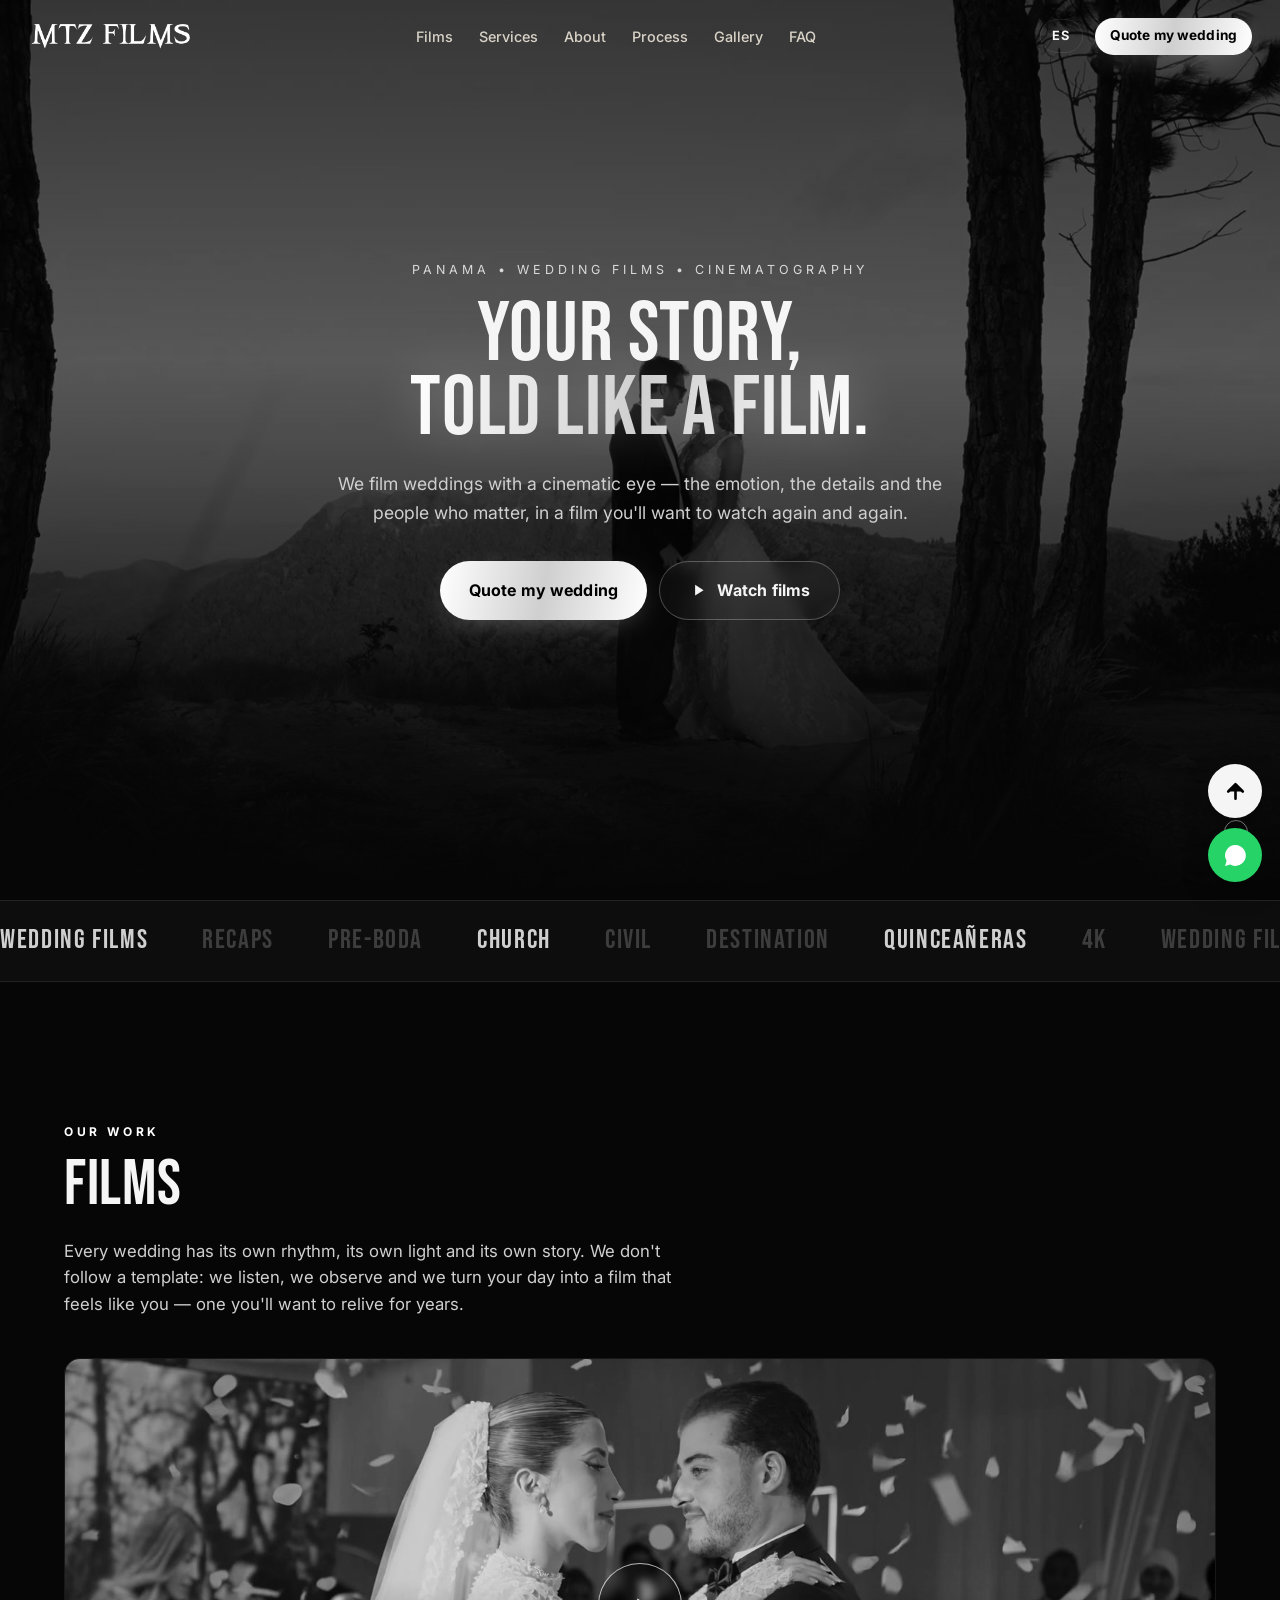
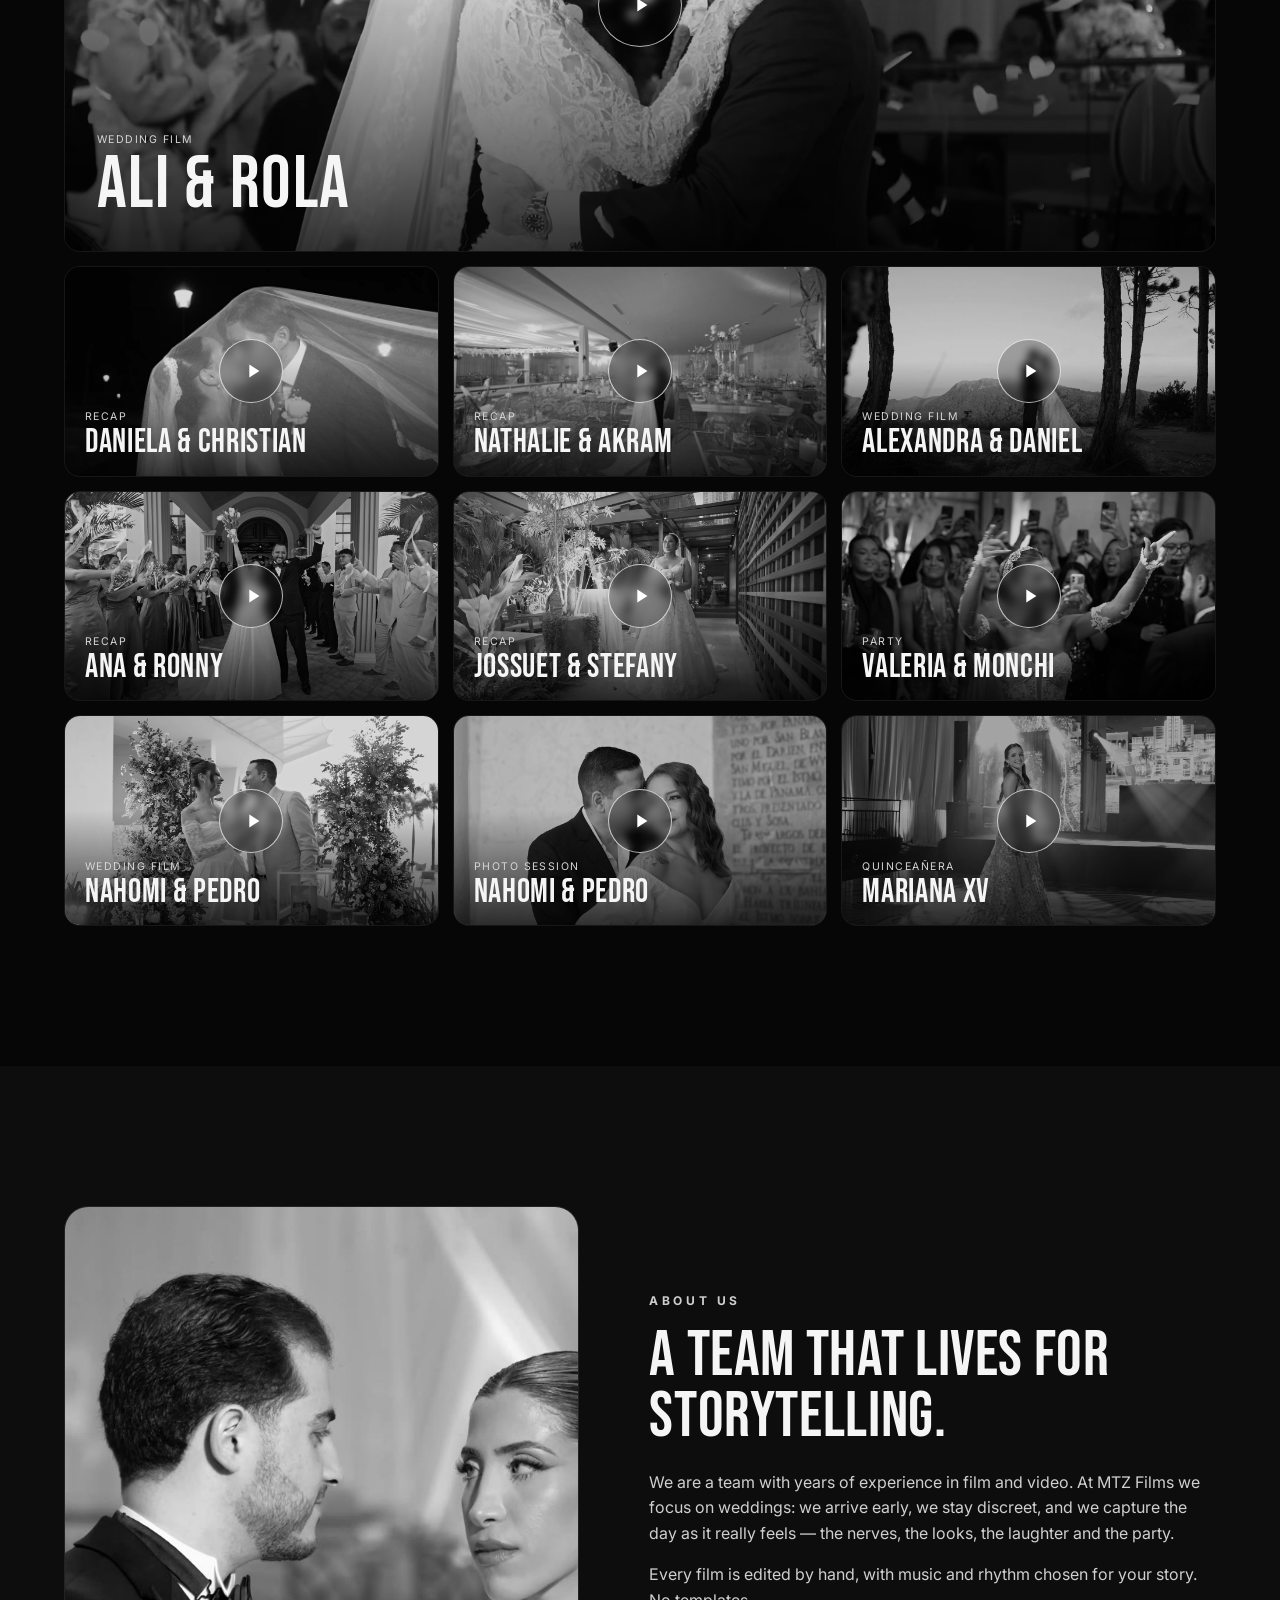
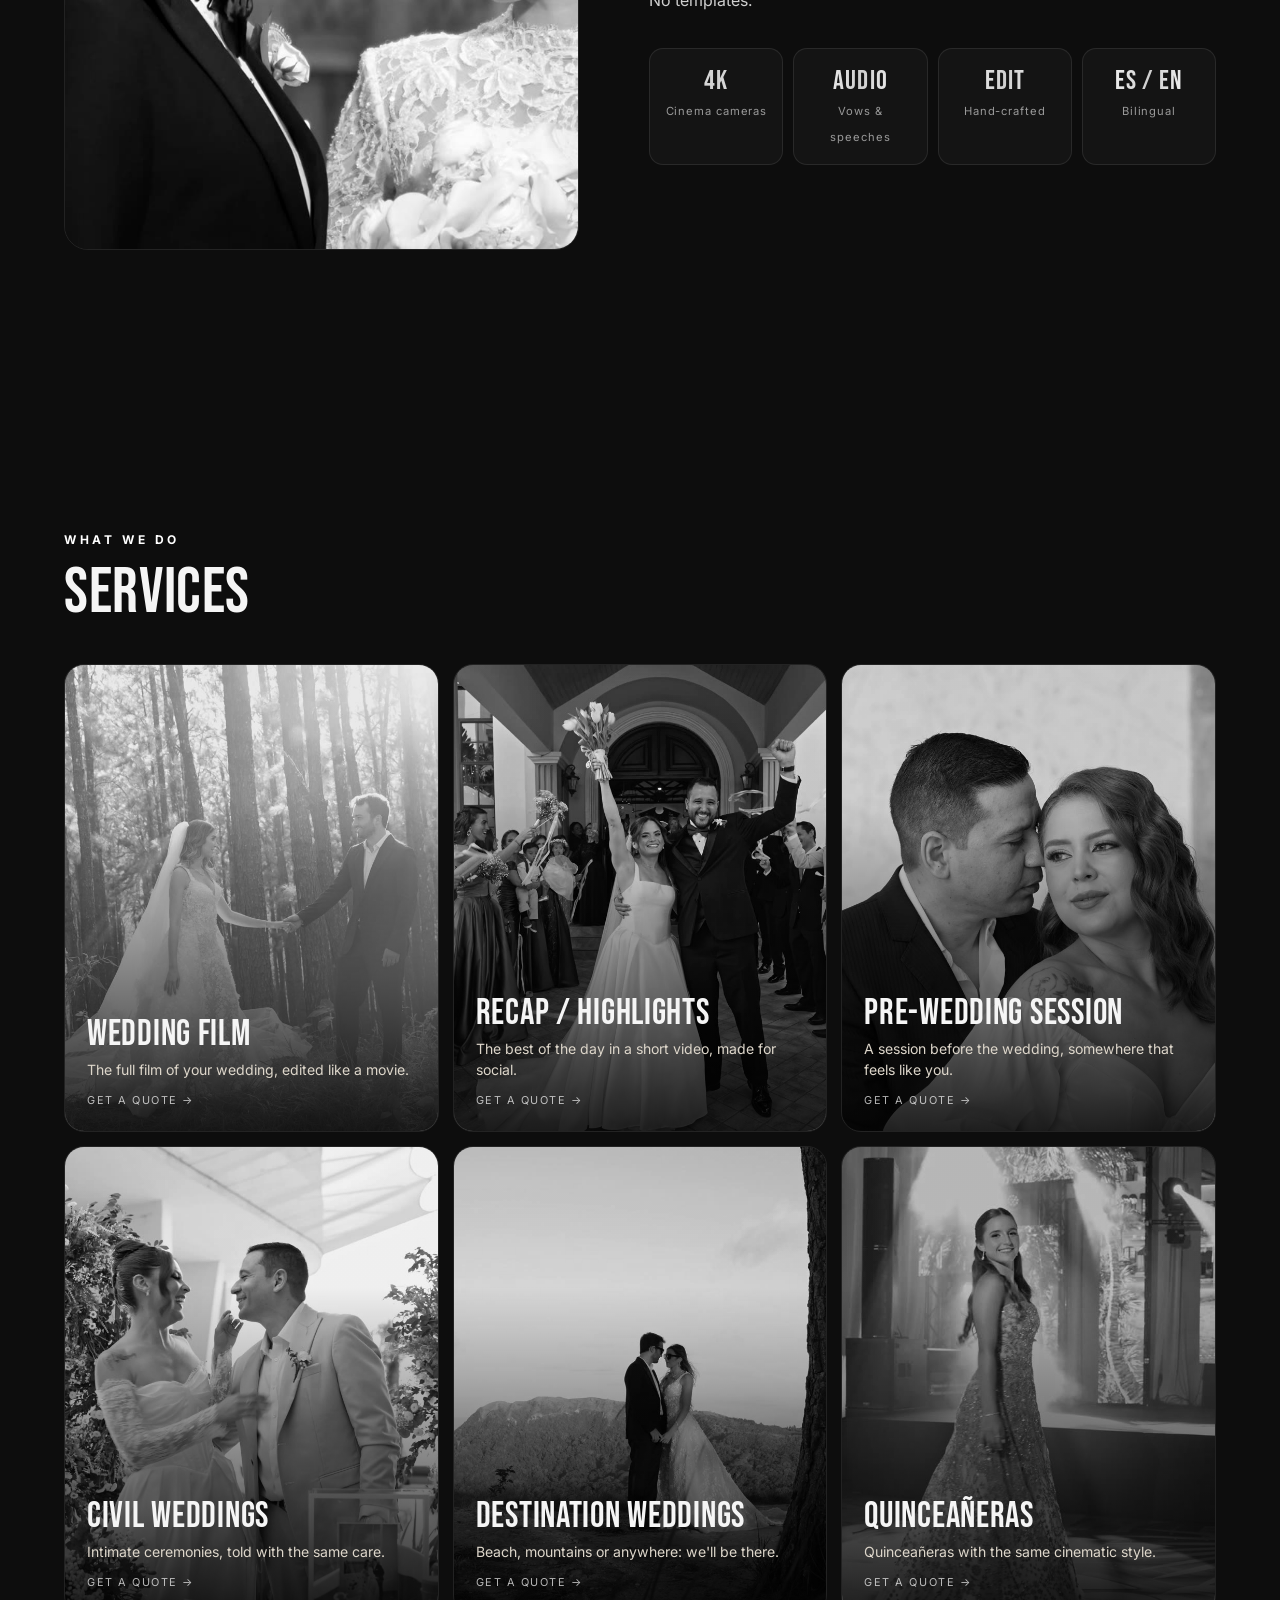
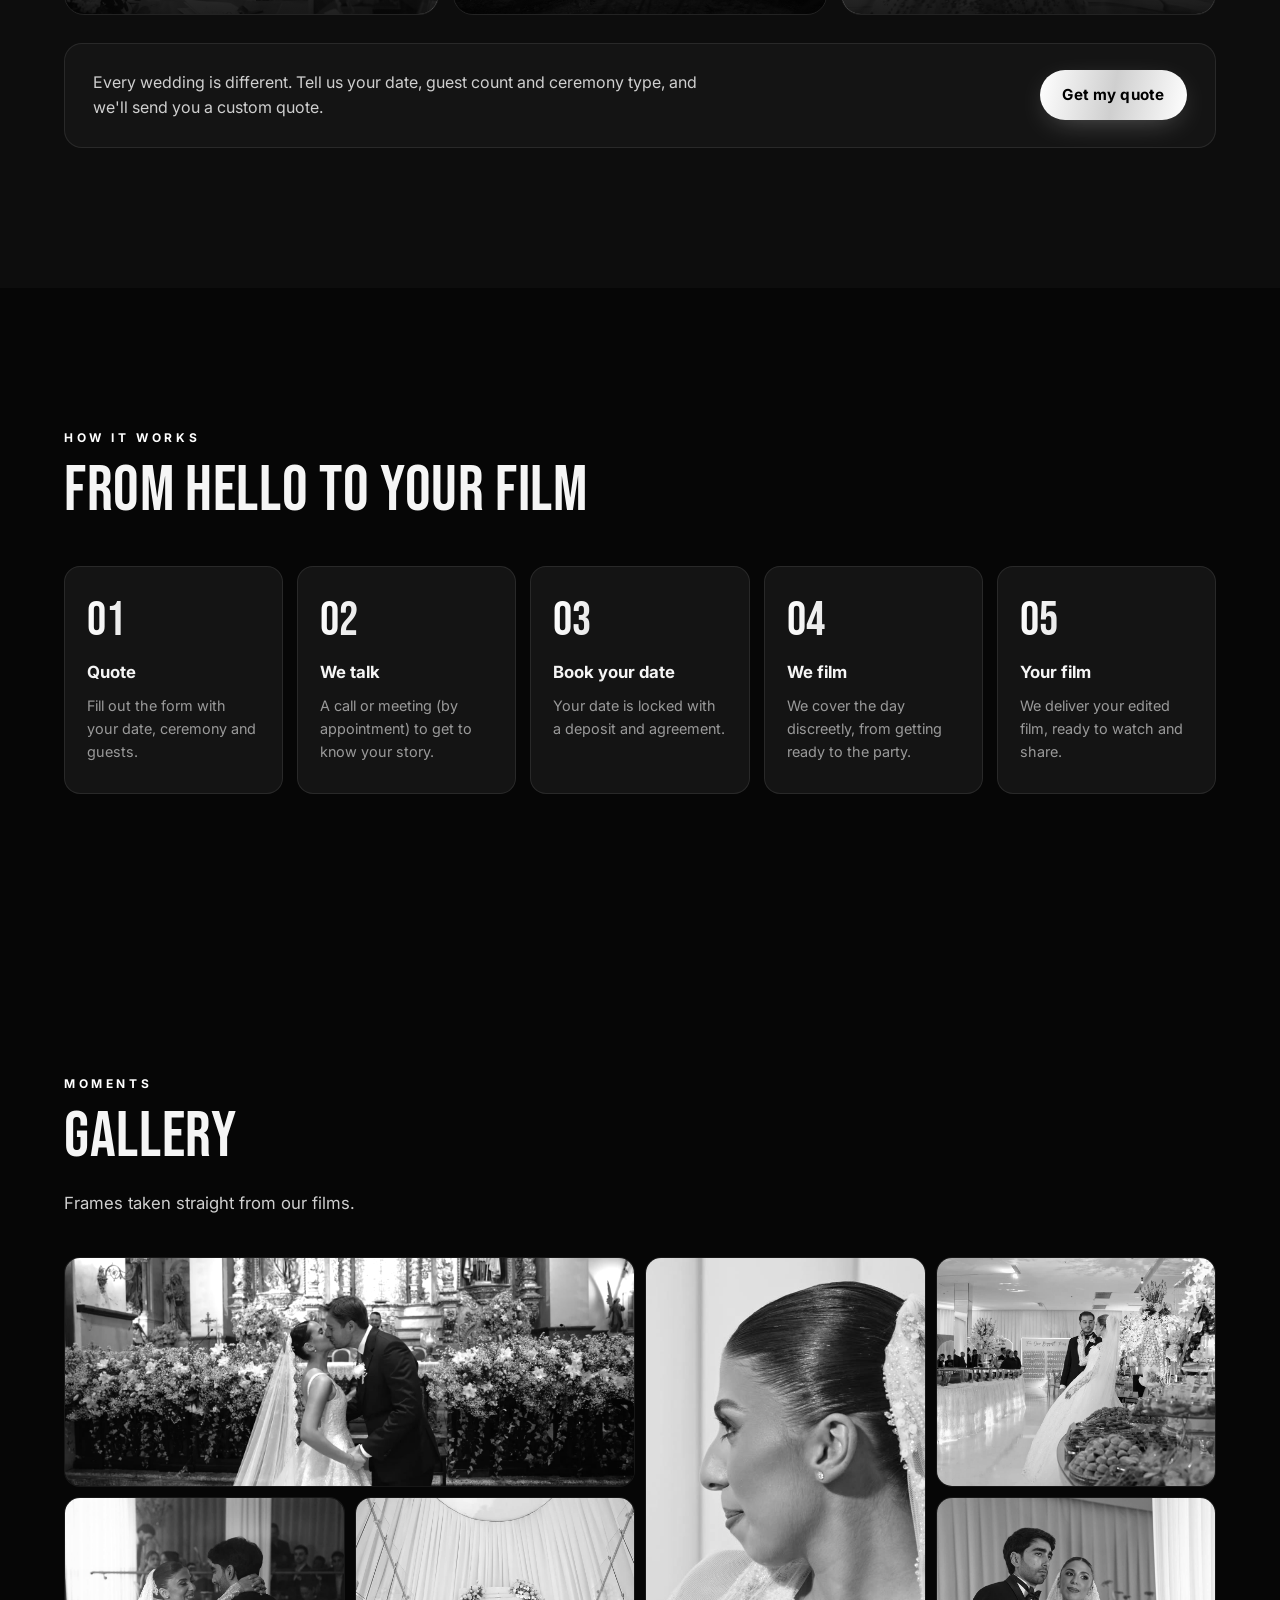
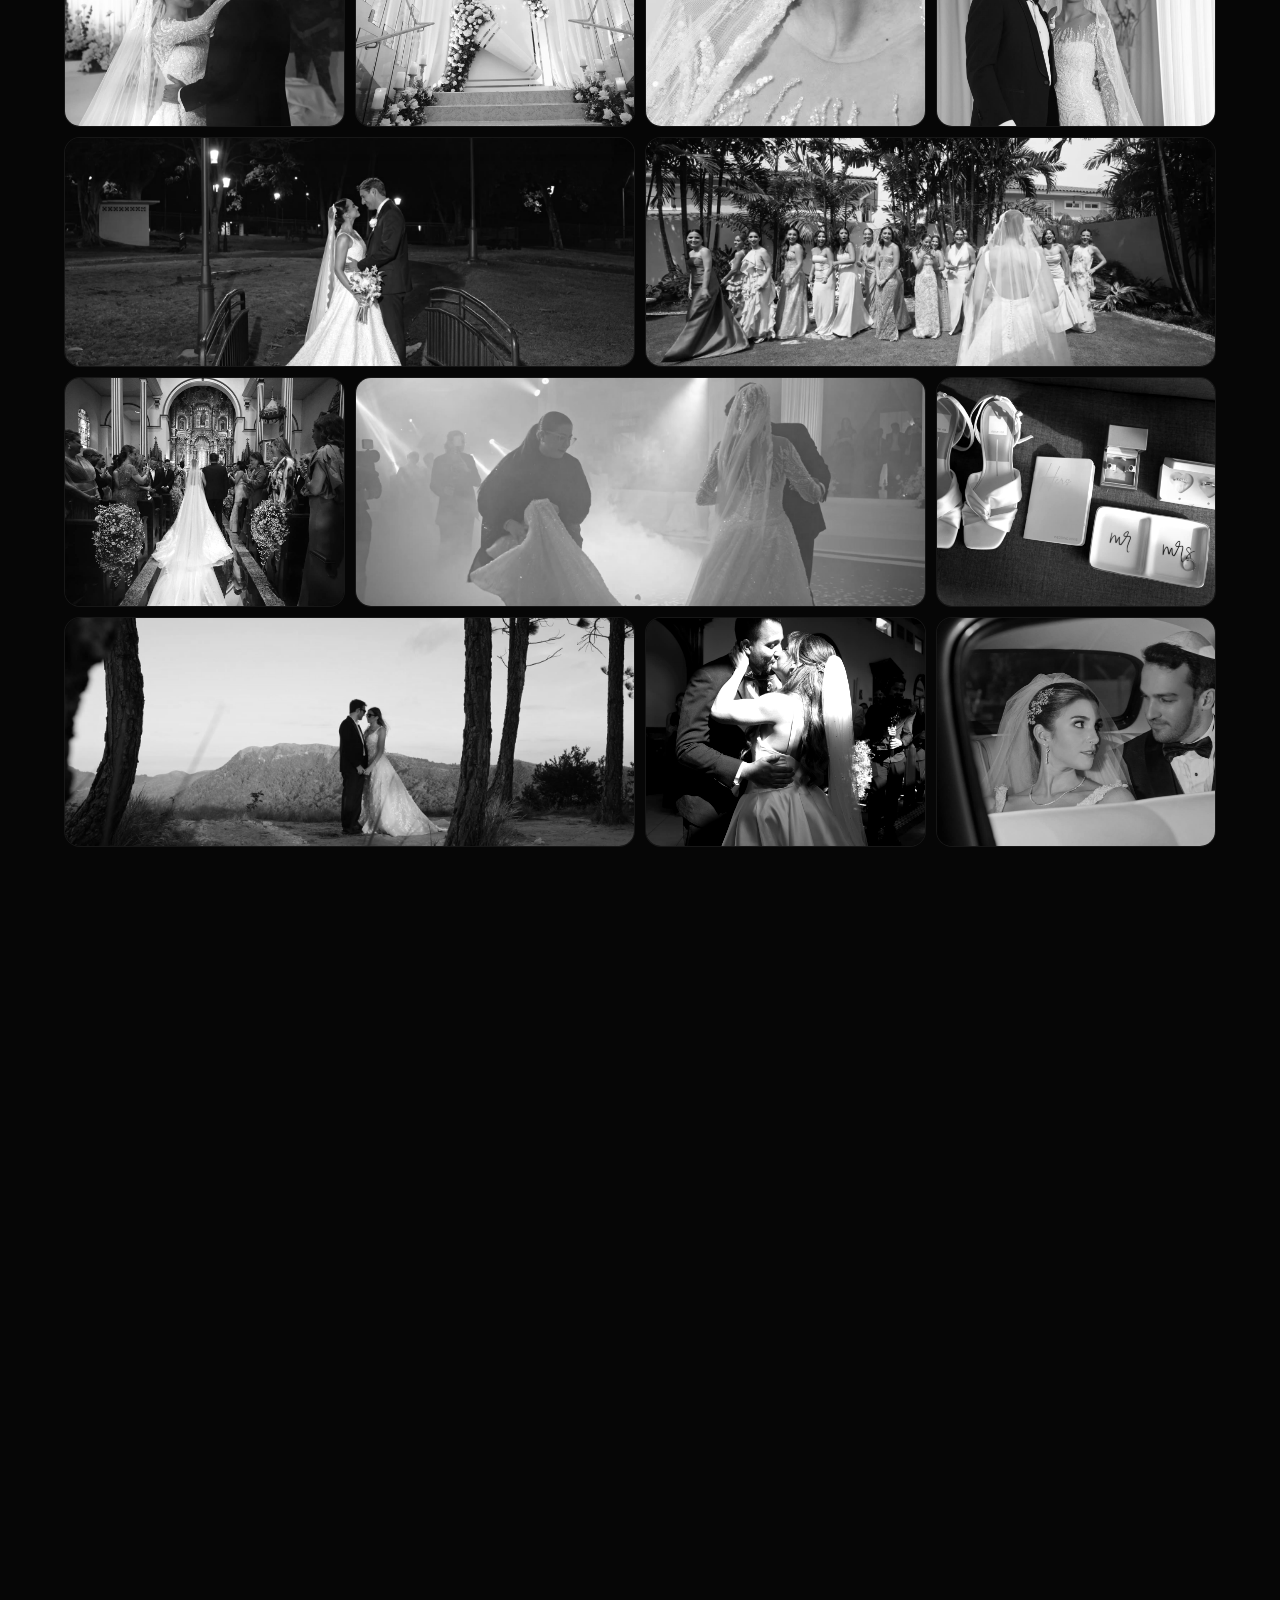
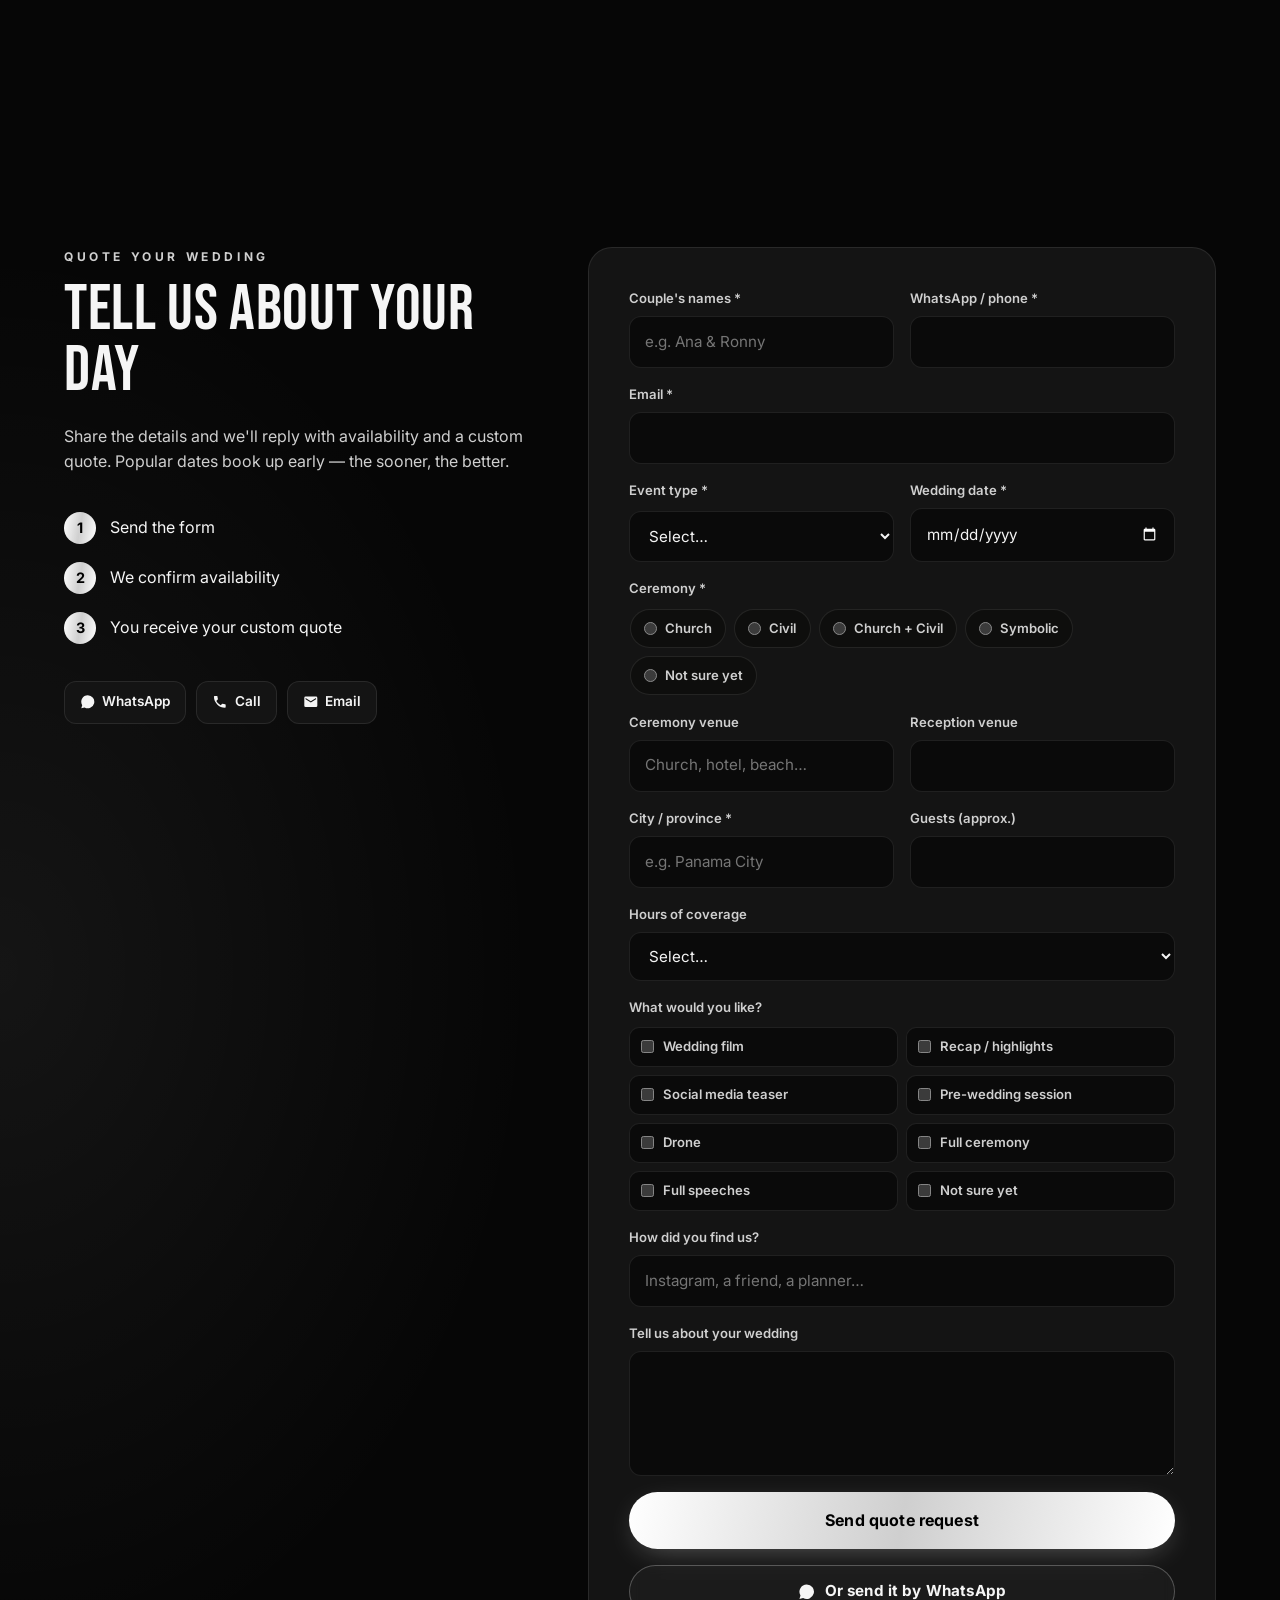
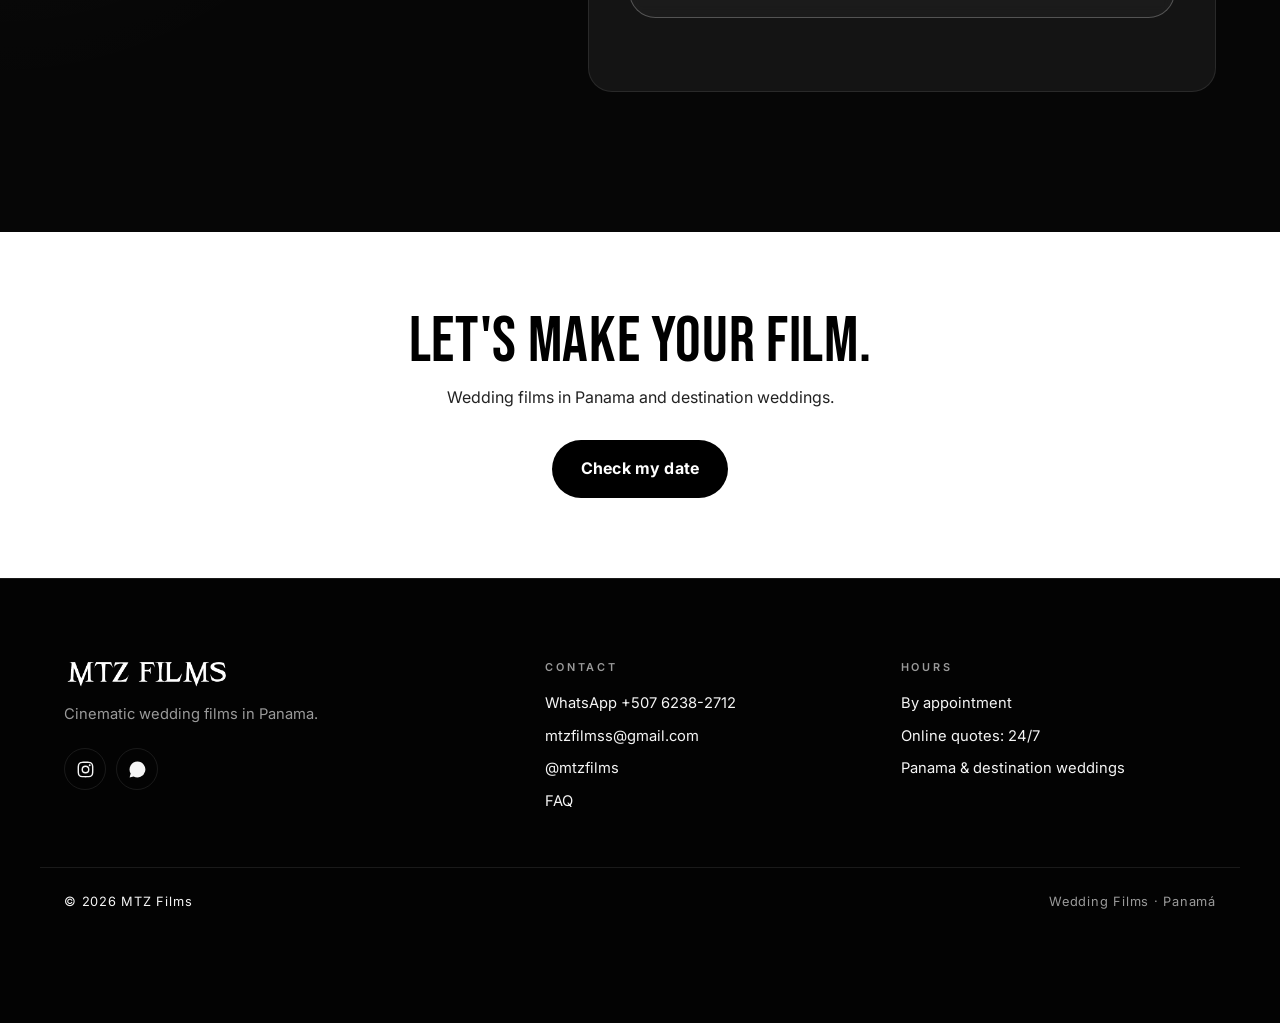
==== index.html @ ad626485 "MTZ Films website v1 Co-Authored-By: Claude Opus 5.5 <noreply@anthropic.com>" ====
<!doctype html>
<html lang="es">
<head>
<meta charset="utf-8">
<meta name="viewport" content="width=device-width, initial-scale=1">
<title>MTZ Films | Wedding Films en Panamá</title>
<meta name="description" content="MTZ Films — videos de boda cinematográficos en Panamá. Wedding films, recaps, sesiones pre-boda y quinceañeras. Cotiza tu boda en línea.">
<link rel="canonical" href="https://mtzfilms.com/">
<link rel="icon" href="favicon.svg" type="image/svg+xml">
<meta property="og:type" content="website">
<meta property="og:site_name" content="MTZ Films">
<meta property="og:title" content="MTZ Films | Wedding Films en Panamá">
<meta property="og:description" content="Videos de boda cinematográficos en Panamá. Cotiza tu boda en línea.">
<meta property="og:url" content="https://mtzfilms.com/">
<meta property="og:image" content="https://mtzfilms.com/media/films/ali-rola.jpg">
<meta name="twitter:card" content="summary_large_image">
<meta name="theme-color" content="#0b0b0a">
<link rel="preconnect" href="https://fonts.googleapis.com">
<link rel="preconnect" href="https://fonts.gstatic.com" crossorigin>
<link href="https://fonts.googleapis.com/css2?family=Bebas+Neue&family=Cormorant+Garamond:ital,wght@0,300;0,400;0,500;0,600;1,300;1,400&family=Inter:wght@300;400;500;600;700&display=swap" rel="stylesheet">
<link rel="stylesheet" href="styles.css?v=6">
<link rel="stylesheet" href="bw.css?v=6">
</head>
<body class="intro-on">

<!-- ============ INTRO ============ -->
<div class="intro" id="intro" aria-hidden="true">
  <div class="intro-inner">
    <p class="intro-welcome" data-en="Welcome to">Bienvenidos a</p>
    <img class="logo-img intro-logo" src="media/logo.png" alt="" hidden>
    <div class="intro-word">
      <span class="intro-mark">MTZ <i>Films</i></span>
      <span class="intro-bar">WEDDING FILMS</span>
    </div>
  </div>
</div>

<!-- ============ HEADER ============ -->
<header class="nav" id="nav">
  <a href="#top" class="brand" aria-label="MTZ Films">
    <img class="logo-img" src="media/logo.png" alt="MTZ Films" hidden>
    <span class="brand-mark">MTZ <i>Films</i></span>
  </a>
  <nav class="nav-links" id="navLinks">
    <a href="#films">Films</a>
    <a href="#services" data-en="Services">Servicios</a>
    <a href="#about" data-en="About">Nosotros</a>
    <a href="#process" data-en="Process">Proceso</a>
    <a href="#gallery" data-en="Gallery">Galería</a>
    <a href="faq.html">FAQ</a>
  </nav>
  <div class="nav-actions">
    <button class="lang" id="langBtn" aria-label="Switch to English">EN</button>
    <a href="#quote" class="btn btn-sm btn-gold" data-en="Quote my wedding">Cotizar mi boda</a>
    <button class="burger" id="burger" aria-label="Menú"><span></span><span></span><span></span></button>
  </div>
</header>

<main id="top">

<!-- ============ HERO ============ -->
<section class="hero">
  <video class="hero-media" src="media/hero.mp4" poster="media/hero.jpg" autoplay muted loop playsinline aria-hidden="true"></video>
  <div class="hero-shade" aria-hidden="true"></div>
  <div class="hero-inner">
    <p class="eyebrow" data-en="Panama • Wedding Films • Cinematography">Panamá • Wedding Films • Cinematografía</p>
    <h1 class="hero-title">
      <span class="line" data-en="Your story,">Su historia,</span>
      <span class="line"><em data-en="told like a film.">contada como una película.</em></span>
    </h1>
    <p class="hero-copy" data-en="We film weddings with a cinematic eye — the emotion, the details and the people who matter, in a film you'll want to watch again and again.">Filmamos bodas con mirada de cine: la emoción, los detalles y la gente que importa, en un film que van a querer ver una y otra vez.</p>
    <div class="hero-cta">
      <a href="#quote" class="btn btn-gold btn-lg" data-en="Quote my wedding">Cotizar mi boda</a>
      <a href="#films" class="btn btn-ghost btn-lg"><svg viewBox="0 0 24 24" class="ic"><path d="M8 5v14l11-7z"/></svg><span data-en="Watch films">Ver films</span></a>
    </div>
  </div>
  <a href="#films" class="scroll-cue" aria-label="Scroll"><span></span></a>
</section>

<!-- ============ MARQUEE ============ -->
<div class="marquee" aria-hidden="true">
  <div class="marquee-track">
    <span>Wedding Films</span><span>Recaps</span><span>Pre-boda</span><span data-en="Church">Iglesia</span><span>Civil</span><span data-en="Destination">Destino</span><span>Quinceañeras</span><span>4K</span>
    <span>Wedding Films</span><span>Recaps</span><span>Pre-boda</span><span data-en="Church">Iglesia</span><span>Civil</span><span data-en="Destination">Destino</span><span>Quinceañeras</span><span>4K</span>
  </div>
</div>

<!-- ============ FILMS ============ -->
<section class="section films" id="films">
  <div class="wrap">
    <p class="kicker" data-en="Our work">Nuestro trabajo</p>
    <h2 class="h2" data-en="Films">Films</h2>
    <p class="lead" data-en="Every wedding has its own rhythm, its own light and its own story. We don't follow a template: we listen, we observe and we turn your day into a film that feels like you — one you'll want to relive for years.">Cada boda tiene su propio ritmo, su propia luz y su propia historia. No seguimos una fórmula: escuchamos, observamos y convertimos su día en un film que se siente como ustedes — uno que van a querer revivir por años.</p>
    <div class="film-grid" id="filmGrid"><!-- rendered by script.js --></div>
  </div>
</section>

<!-- ============ ABOUT ============ -->
<section class="section about" id="about">
  <div class="wrap about-grid">
    <div class="about-visual reveal">
      <img src="media/gallery/ali-rola-portrait.jpg" alt="Ali &amp; Rola" loading="lazy">
    </div>
    <div class="about-copy">
      <p class="kicker" data-en="About us">Sobre nosotros</p>
      <h2 class="h2" data-en="A team that lives for storytelling.">Un equipo que vive para contar historias.</h2>
      <p data-en="We are a team with years of experience in film and video. At MTZ Films we focus on weddings: we arrive early, we stay discreet, and we capture the day as it really feels — the nerves, the looks, the laughter and the party.">Somos un equipo de trabajo con años de trayectoria en el ámbito audiovisual. En MTZ Films nos enfocamos en bodas: llegamos temprano, trabajamos de forma discreta y capturamos el día como se siente de verdad — los nervios, las miradas, las risas y la fiesta.</p>
      <p data-en="Every film is edited by hand, with music and rhythm chosen for your story. No templates.">Cada film se edita a mano, con música y ritmo elegidos para su historia. Nada de plantillas.</p>
      <ul class="pillars">
        <li><b>4K</b><span data-en="Cinema cameras">Cámaras de cine</span></li>
        <li><b data-en="Audio">Audio</b><span data-en="Vows &amp; speeches">Votos y discursos</span></li>
        <li><b data-en="Edit">Edición</b><span data-en="Hand-crafted">Hecha a mano</span></li>
        <li><b>ES / EN</b><span data-en="Bilingual">Bilingües</span></li>
      </ul>
    </div>
  </div>
</section>

<!-- ============ SERVICES ============ -->
<section class="section services" id="services">
  <div class="wrap">
    <p class="kicker" data-en="What we do">Lo que hacemos</p>
    <h2 class="h2" data-en="Services">Servicios</h2>
    <div class="svc-tiles" id="svcTiles"><!-- rendered by script.js --></div>
    <div class="svc-more">
      <p data-en="Every wedding is different. Tell us your date, guest count and ceremony type, and we'll send you a custom quote.">Cada boda es distinta. Cuéntennos la fecha, los invitados y el tipo de ceremonia, y les enviamos una cotización a la medida.</p>
      <a href="#quote" class="btn btn-gold" data-en="Get my quote">Pedir cotización</a>
    </div>
  </div>
</section>

<!-- ============ PROCESS ============ -->
<section class="section process" id="process">
  <div class="wrap">
    <p class="kicker" data-en="How it works">Cómo funciona</p>
    <h2 class="h2" data-en="From hello to your film">Del primer mensaje a su film</h2>
    <ol class="steps">
      <li class="reveal"><b>01</b><h3 data-en="Quote">Cotizan</h3><p data-en="Fill out the form with your date, ceremony and guests.">Llenan el formulario con su fecha, ceremonia e invitados.</p></li>
      <li class="reveal"><b>02</b><h3 data-en="We talk">Conversamos</h3><p data-en="A call or meeting (by appointment) to get to know your story.">Una llamada o reunión (con cita) para conocer su historia.</p></li>
      <li class="reveal"><b>03</b><h3 data-en="Book your date">Reservan su fecha</h3><p data-en="Your date is locked with a deposit and agreement.">La fecha queda apartada con un abono y un acuerdo.</p></li>
      <li class="reveal"><b>04</b><h3 data-en="We film">Filmamos</h3><p data-en="We cover the day discreetly, from getting ready to the party.">Cubrimos el día de forma discreta, de los preparativos a la fiesta.</p></li>
      <li class="reveal"><b>05</b><h3 data-en="Your film">Su film</h3><p data-en="We deliver your edited film, ready to watch and share.">Les entregamos su film editado, listo para ver y compartir.</p></li>
    </ol>
  </div>
</section>

<!-- ============ GALLERY ============ -->
<section class="section gallery" id="gallery">
  <div class="wrap">
    <p class="kicker" data-en="Moments">Momentos</p>
    <h2 class="h2" data-en="Gallery">Galería</h2>
    <p class="lead" data-en="Frames taken straight from our films.">Cuadros sacados directamente de nuestros films.</p>
    <div class="gal-grid" id="galGrid"><!-- rendered by script.js --></div>
  </div>
</section>


<!-- ============ QUOTE FORM ============ -->
<section class="section quote" id="quote">
  <div class="wrap quote-grid">
    <div class="quote-intro">
      <p class="kicker" data-en="Quote your wedding">Cotiza tu boda</p>
      <h2 class="h2" data-en="Tell us about your day">Cuéntennos de su día</h2>
      <p data-en="Share the details and we'll reply with availability and a custom quote. Popular dates book up early — the sooner, the better.">Compartan los detalles y les respondemos con disponibilidad y una cotización a la medida. Las fechas más buscadas se llenan rápido — mientras antes, mejor.</p>
      <ul class="quote-steps">
        <li><b>1</b><span data-en="Send the form">Envían el formulario</span></li>
        <li><b>2</b><span data-en="We confirm availability">Confirmamos disponibilidad</span></li>
        <li><b>3</b><span data-en="You receive your custom quote">Reciben su cotización a la medida</span></li>
      </ul>
      <div class="quick-contact">
        <a href="#" class="qc js-whatsapp"><svg viewBox="0 0 24 24" class="ic"><path d="M12 2a10 10 0 0 0-8.6 15.1L2 22l5-1.3A10 10 0 1 0 12 2Zm4.5 12.1c-.2-.1-1.5-.7-1.7-.8s-.4-.1-.6.1-.6.8-.8 1-.3.2-.5.1a6.7 6.7 0 0 1-3.3-2.9c-.3-.4.2-.4.7-1.3.1-.2 0-.3 0-.4l-.8-1.8c-.2-.5-.4-.4-.6-.4h-.5a1 1 0 0 0-.7.3 3 3 0 0 0-.9 2.2 5.2 5.2 0 0 0 1.1 2.7 11.8 11.8 0 0 0 4.5 4c1.7.7 2.3.8 3.2.6a2.7 2.7 0 0 0 1.8-1.2 2.2 2.2 0 0 0 .1-1.3c0-.1-.2-.2-.4-.3Z"/></svg><span>WhatsApp</span></a>
        <a href="#" class="qc js-call"><svg viewBox="0 0 24 24" class="ic"><path d="M6.6 10.8a15.1 15.1 0 0 0 6.6 6.6l2.2-2.2a1 1 0 0 1 1-.2 11.4 11.4 0 0 0 3.6.6 1 1 0 0 1 1 1V20a1 1 0 0 1-1 1A17 17 0 0 1 3 4a1 1 0 0 1 1-1h3.5a1 1 0 0 1 1 1c0 1.2.2 2.4.6 3.6a1 1 0 0 1-.3 1Z"/></svg><span data-en="Call">Llamar</span></a>
        <a href="#" class="qc js-email"><svg viewBox="0 0 24 24" class="ic"><path d="M20 4H4a2 2 0 0 0-2 2v12a2 2 0 0 0 2 2h16a2 2 0 0 0 2-2V6a2 2 0 0 0-2-2Zm0 4-8 5-8-5V6l8 5 8-5Z"/></svg><span>Email</span></a>
      </div>
    </div>

    <form class="qform" id="quoteForm" novalidate>
      <div class="row2">
        <label><span data-en="Couple's names *">Nombres de la pareja *</span><input name="names" required data-ph-en="e.g. Ana &amp; Ronny" placeholder="Ej: Ana &amp; Ronny"></label>
        <label><span data-en="WhatsApp / phone *">WhatsApp / teléfono *</span><input name="phone" type="tel" required autocomplete="tel"></label>
      </div>
      <label><span data-en="Email *">Correo *</span><input name="email" type="email" required autocomplete="email"></label>
      <div class="row2">
        <label><span data-en="Event type *">Tipo de evento *</span>
          <select name="event_type" id="eventType" required>
            <option value="" data-en="Select…">Selecciona…</option>
            <option value="Boda" data-en="Wedding">Boda</option>
            <option value="Boda civil" data-en="Civil wedding">Boda civil</option>
            <option value="Boda destino" data-en="Destination wedding">Boda destino</option>
            <option value="Sesión pre-boda" data-en="Pre-wedding session">Sesión pre-boda</option>
            <option value="Quinceañera">Quinceañera</option>
            <option value="Otro" data-en="Other">Otro</option>
          </select>
        </label>
        <label><span data-en="Wedding date *">Fecha de la boda *</span><input name="date" type="date" required></label>
      </div>
      <fieldset>
        <legend data-en="Ceremony *">Ceremonia *</legend>
        <div class="seg" id="ceremony">
          <label><input type="radio" name="ceremony" value="Iglesia" required> <span data-en="Church">Iglesia</span></label>
          <label><input type="radio" name="ceremony" value="Civil"> <span>Civil</span></label>
          <label><input type="radio" name="ceremony" value="Iglesia + Civil"> <span data-en="Church + Civil">Iglesia + Civil</span></label>
          <label><input type="radio" name="ceremony" value="Simbólica"> <span data-en="Symbolic">Simbólica</span></label>
          <label><input type="radio" name="ceremony" value="Aún no sé"> <span data-en="Not sure yet">Aún no sé</span></label>
        </div>
      </fieldset>
      <div class="row2">
        <label><span data-en="Ceremony venue">Lugar de la ceremonia</span><input name="ceremony_venue" data-ph-en="Church, hotel, beach…" placeholder="Iglesia, hotel, playa…"></label>
        <label><span data-en="Reception venue">Lugar de la recepción</span><input name="reception_venue"></label>
      </div>
      <div class="row2">
        <label><span data-en="City / province *">Ciudad / provincia *</span><input name="city" required data-ph-en="e.g. Panama City" placeholder="Ej: Ciudad de Panamá"></label>
        <label><span data-en="Guests (approx.)">Invitados (aprox.)</span><input name="guests" type="number" min="1" inputmode="numeric"></label>
      </div>
      <label><span data-en="Hours of coverage">Horas de cobertura</span>
        <select name="hours">
          <option value="" data-en="Select…">Selecciona…</option>
          <option value="Ceremonia solamente" data-en="Ceremony only">Solo ceremonia</option>
          <option value="4 horas" data-en="4 hours">4 horas</option>
          <option value="6 horas" data-en="6 hours">6 horas</option>
          <option value="8 horas" data-en="8 hours">8 horas</option>
          <option value="10+ horas" data-en="10+ hours">10+ horas</option>
          <option value="No sé" data-en="Not sure">No sé</option>
        </select>
      </label>
      <fieldset>
        <legend data-en="What would you like?">¿Qué les gustaría?</legend>
        <div class="checkgrid" id="svcChecks"><!-- rendered by script.js --></div>
      </fieldset>
      <label><span data-en="How did you find us?">¿Cómo nos conocieron?</span><input name="source" data-ph-en="Instagram, a friend, a planner…" placeholder="Instagram, un amigo, wedding planner…"></label>
      <label><span data-en="Tell us about your wedding">Cuéntennos de su boda</span><textarea name="message" rows="4"></textarea></label>
      <input type="text" name="_honey" class="hp" tabindex="-1" autocomplete="off">
      <button class="btn btn-gold btn-lg btn-block" type="submit" data-en="Send quote request">Enviar solicitud de cotización</button>
      <button class="btn btn-ghost btn-block" type="button" id="sendWa"><svg viewBox="0 0 24 24" class="ic"><path d="M12 2a10 10 0 0 0-8.6 15.1L2 22l5-1.3A10 10 0 1 0 12 2Zm4.5 12.1c-.2-.1-1.5-.7-1.7-.8s-.4-.1-.6.1-.6.8-.8 1-.3.2-.5.1a6.7 6.7 0 0 1-3.3-2.9c-.3-.4.2-.4.7-1.3.1-.2 0-.3 0-.4l-.8-1.8c-.2-.5-.4-.4-.6-.4h-.5a1 1 0 0 0-.7.3 3 3 0 0 0-.9 2.2 5.2 5.2 0 0 0 1.1 2.7 11.8 11.8 0 0 0 4.5 4c1.7.7 2.3.8 3.2.6a2.7 2.7 0 0 0 1.8-1.2 2.2 2.2 0 0 0 .1-1.3c0-.1-.2-.2-.4-.3Z"/></svg><span data-en="Or send it by WhatsApp">O enviarla por WhatsApp</span></button>
      <p class="form-msg" id="formMsg" role="status"></p>
    </form>
  </div>
</section>

<!-- ============ CTA ============ -->
<section class="cta-band">
  <video class="cta-bg" src="media/hero.mp4" autoplay muted loop playsinline aria-hidden="true"></video>
  <div class="wrap">
    <h2 class="h2" data-en="Let's make your film.">Hagamos su película.</h2>
    <p data-en="Wedding films in Panama and destination weddings.">Wedding films en Panamá y bodas destino.</p>
    <a href="#quote" class="btn btn-gold btn-lg" data-en="Check my date">Revisar mi fecha</a>
  </div>
</section>

</main>

<!-- ============ FOOTER ============ -->
<footer class="footer" id="contact">
  <div class="wrap foot-grid">
    <div>
      <a href="#top" class="brand"><img class="logo-img" src="media/logo.png" alt="MTZ Films" hidden><span class="brand-mark">MTZ <i>Films</i></span></a>
      <p class="muted" data-en="Cinematic wedding films in Panama.">Wedding films cinematográficos en Panamá.</p>
      <div class="socials" id="socials"></div>
    </div>
    <div>
      <h4 data-en="Contact">Contacto</h4>
      <ul class="foot-list">
        <li><a href="#" class="js-whatsapp js-phone-text">WhatsApp</a></li>
        <li><a href="#" class="js-email js-email-text">Email</a></li>
        <li><a href="#" class="js-ig">@mtzfilms</a></li>
        <li><a href="faq.html" data-en="FAQ">Preguntas frecuentes</a></li>
      </ul>
    </div>
    <div>
      <h4 data-en="Hours">Horario</h4>
      <ul class="foot-list">
        <li data-en="By appointment">Con cita previa</li>
        <li data-en="Online quotes: 24/7">Cotizaciones en línea: 24/7</li>
        <li data-en="Panama &amp; destination weddings">Panamá y bodas destino</li>
      </ul>
    </div>
  </div>
  <div class="wrap foot-bottom">
    <span>© <span id="year"></span> MTZ Films</span>
    <span class="muted">Wedding Films · Panamá</span>
  </div>
</footer>

<!-- Floating actions -->
<div class="fab">
  <button type="button" class="fab-btn to-top" id="toTop" aria-label="Back to top"><svg viewBox="0 0 24 24" class="ic" fill="none" stroke="currentColor" stroke-width="2.5" stroke-linecap="round" stroke-linejoin="round"><path d="M12 19V5M5 12l7-7 7 7"/></svg></button>
  <a href="#" class="fab-btn wa js-whatsapp" aria-label="WhatsApp"><svg viewBox="0 0 24 24" class="ic"><path d="M12 2a10 10 0 0 0-8.6 15.1L2 22l5-1.3A10 10 0 1 0 12 2Zm4.5 12.1c-.2-.1-1.5-.7-1.7-.8s-.4-.1-.6.1-.6.8-.8 1-.3.2-.5.1a6.7 6.7 0 0 1-3.3-2.9c-.3-.4.2-.4.7-1.3.1-.2 0-.3 0-.4l-.8-1.8c-.2-.5-.4-.4-.6-.4h-.5a1 1 0 0 0-.7.3 3 3 0 0 0-.9 2.2 5.2 5.2 0 0 0 1.1 2.7 11.8 11.8 0 0 0 4.5 4c1.7.7 2.3.8 3.2.6a2.7 2.7 0 0 0 1.8-1.2 2.2 2.2 0 0 0 .1-1.3c0-.1-.2-.2-.4-.3Z"/></svg></a>
</div>

<!-- Lightbox -->
<div class="lightbox" id="lightbox" hidden><button class="lb-close" aria-label="Close">×</button><div class="lb-body" id="lbBody"></div></div>

<script src="script.js?v=7"></script>
</body>
</html>
---- styles.css ----
:root{
  --bg:#0b0b0a;
  --bg2:#121210;
  --card:#171715;
  --line:rgba(255,248,235,.1);
  --text:#f4efe6;
  --muted:#a29c92;
  --gold:#c9a96e;
  --gold2:#e4cf9f;
  --radius:4px;
  --serif:"Cormorant Garamond",Georgia,serif;
  --sans:"Inter",system-ui,-apple-system,Segoe UI,sans-serif;
}
*{box-sizing:border-box;margin:0;padding:0}
html{scroll-behavior:smooth;scroll-padding-top:80px}
body{background:var(--bg);color:var(--text);font-family:var(--sans);font-weight:300;line-height:1.7;-webkit-font-smoothing:antialiased;overflow-x:hidden}
img,iframe,video{max-width:100%;display:block}
a{color:inherit;text-decoration:none}
button{font:inherit;cursor:pointer;border:0;background:none;color:inherit}
.ic{width:1.15em;height:1.15em;fill:currentColor;flex:none}
.wrap{max-width:1200px;margin:0 auto;padding:0 24px}
.wrap.narrow{max-width:820px}
.muted{color:var(--muted)}
[hidden]{display:none!important}

/* ---------- buttons ---------- */
.btn{display:inline-flex;align-items:center;justify-content:center;gap:.6em;padding:.9em 1.6em;border-radius:999px;font-weight:500;font-size:.8rem;letter-spacing:.16em;text-transform:uppercase;transition:transform .2s,background .25s,color .25s,border-color .25s;white-space:nowrap}
.btn:hover{transform:translateY(-2px)}
.btn-sm{padding:.6em 1.2em;font-size:.7rem}
.btn-lg{padding:1.05em 2em;font-size:.82rem}
.btn-block{width:100%}
.btn-gold{background:var(--gold);color:#14110b}
.btn-gold:hover{background:var(--gold2)}
.btn-ghost{border:1px solid rgba(255,248,235,.35);background:rgba(255,255,255,.03);backdrop-filter:blur(6px)}
.btn-ghost:hover{border-color:var(--gold);color:var(--gold2)}

/* ---------- nav ---------- */
.nav{position:fixed;inset:0 0 auto 0;z-index:50;display:flex;align-items:center;justify-content:space-between;gap:20px;padding:18px 28px;transition:background .3s,padding .3s,border-color .3s;border-bottom:1px solid transparent}
.nav.scrolled{background:rgba(11,11,10,.85);backdrop-filter:blur(14px);border-color:var(--line);padding:12px 28px}
.brand{display:flex;align-items:center}
.brand-mark{font-family:var(--serif);font-size:1.9rem;font-weight:500;letter-spacing:.14em;line-height:1}
.brand-mark i{font-weight:300;letter-spacing:.04em;color:var(--gold2)}
.brand .logo-img{height:32px;width:auto}
@media (max-width:560px){.brand .logo-img{height:24px}}
.brand.has-logo .brand-mark{display:none}
.nav-links{display:flex;gap:30px;font-size:.74rem;font-weight:500;letter-spacing:.2em;text-transform:uppercase}
.nav-links a{color:#d9d3c8;position:relative}
.nav-links a::after{content:"";position:absolute;left:0;bottom:-6px;height:1px;width:0;background:var(--gold);transition:width .25s}
.nav-links a:hover{color:#fff}
.nav-links a:hover::after,.nav-links a.current::after{width:100%}
.nav-actions{display:flex;align-items:center;gap:12px}
.lang{border:1px solid var(--line);border-radius:999px;padding:.45em .9em;font-size:.72rem;font-weight:600;letter-spacing:.12em}
.lang:hover{border-color:var(--gold)}
.burger{display:none;width:40px;height:40px;flex-direction:column;justify-content:center;gap:5px;padding:0 9px}
.burger span{height:1.5px;background:#fff;border-radius:2px;transition:.3s}

/* ---------- hero ---------- */
.hero{position:relative;min-height:100svh;display:flex;align-items:flex-end;overflow:hidden;padding:140px 28px clamp(70px,12vh,130px)}
.hero-media{position:absolute;inset:0;width:100%;height:100%;object-fit:cover;z-index:0}
.hero-shade{position:absolute;inset:0;z-index:1;background:linear-gradient(180deg,rgba(11,11,10,.55) 0%,rgba(11,11,10,.1) 35%,rgba(11,11,10,.45) 65%,var(--bg) 100%)}
.hero-inner{position:relative;z-index:2;max-width:1200px;width:100%;margin:0 auto}
.eyebrow{font-size:.72rem;letter-spacing:.38em;text-transform:uppercase;color:#e9e2d4;margin-bottom:20px}
.hero-title{font-family:var(--serif);font-weight:300;font-size:clamp(3rem,8.5vw,7.4rem);line-height:.98;letter-spacing:-.01em;max-width:1000px}
.hero-title .line{display:block}
.hero-title em{font-style:italic;color:var(--gold2)}
.hero-copy{max-width:560px;margin-top:24px;color:#ddd6ca;font-size:clamp(1rem,1.5vw,1.1rem)}
.hero-cta{display:flex;flex-wrap:wrap;gap:12px;margin-top:34px}
.scroll-cue{position:absolute;z-index:2;right:32px;bottom:40px;width:24px;height:40px;border:1px solid rgba(255,255,255,.5);border-radius:14px}
.scroll-cue span{position:absolute;left:50%;top:8px;width:2px;height:8px;margin-left:-1px;background:#fff;border-radius:2px;animation:cue 1.8s ease-in-out infinite}
@keyframes cue{0%{opacity:0;transform:translateY(0)}40%{opacity:1}100%{opacity:0;transform:translateY(14px)}}

/* ---------- marquee ---------- */
.marquee{border-block:1px solid var(--line);overflow:hidden;background:var(--bg2);padding:18px 0}
.marquee-track{display:flex;gap:54px;width:max-content;animation:marq 42s linear infinite}
.marquee span{font-family:var(--serif);font-style:italic;font-size:1.7rem;font-weight:300;color:#5d584f;white-space:nowrap}
.marquee span:nth-child(3n+1){color:var(--gold2)}
@keyframes marq{to{transform:translateX(-50%)}}

/* ---------- sections ---------- */
.section{padding:clamp(80px,11vw,140px) 0;position:relative}
.kicker{font-size:.7rem;font-weight:600;letter-spacing:.36em;text-transform:uppercase;color:var(--gold);margin-bottom:14px}
.h2{font-family:var(--serif);font-weight:300;font-size:clamp(2.5rem,5.6vw,4.4rem);line-height:1.02;letter-spacing:-.005em;margin-bottom:22px}
.lead{color:#cfc8bc;font-size:1.05rem;max-width:640px}

/* films */
.film-grid{display:grid;grid-template-columns:repeat(3,1fr);gap:14px;margin-top:40px}
.film{position:relative;aspect-ratio:16/9;overflow:hidden;border-radius:var(--radius);text-align:left;background:#000}
.film.featured{grid-column:1/-1;aspect-ratio:21/9}
.film img{position:absolute;inset:0;width:100%;height:100%;object-fit:cover;transition:transform .9s cubic-bezier(.2,.7,.2,1),opacity .4s;opacity:.85}
.film:hover img{transform:scale(1.05);opacity:1}
.film::after{content:"";position:absolute;inset:0;background:linear-gradient(180deg,transparent 45%,rgba(0,0,0,.75))}
.film-play{position:absolute;z-index:1;left:50%;top:50%;width:64px;height:64px;margin:-32px 0 0 -32px;border-radius:50%;border:1px solid rgba(255,255,255,.7);display:grid;place-items:center;backdrop-filter:blur(4px);background:rgba(0,0,0,.2);transition:transform .3s,background .3s}
.film-play svg{width:22px;height:22px;fill:#fff;margin-left:3px}
.film:hover .film-play{transform:scale(1.1);background:var(--gold);border-color:var(--gold)}
.film:hover .film-play svg{fill:#14110b}
.film.featured .film-play{width:84px;height:84px;margin:-42px 0 0 -42px}
.film-txt{position:absolute;z-index:1;left:20px;right:20px;bottom:16px;display:flex;flex-direction:column}
.film-txt small{font-size:.66rem;letter-spacing:.3em;text-transform:uppercase;color:var(--gold2)}
.film-txt b{font-family:var(--serif);font-weight:400;font-size:clamp(1.4rem,2.4vw,1.9rem);line-height:1.15}
.film.featured .film-txt{left:32px;bottom:28px}
.film.featured .film-txt b{font-size:clamp(2rem,4.5vw,3.6rem)}

/* about */
.about{background:var(--bg2)}
.about-grid{display:grid;grid-template-columns:1fr 1.1fr;gap:70px;align-items:center}
.about-visual{aspect-ratio:4/5;overflow:hidden;border-radius:var(--radius)}
.about-visual img{width:100%;height:100%;object-fit:cover}
.about-copy p{color:#cfc8bc;margin-bottom:16px}
.pillars{display:grid;grid-template-columns:repeat(4,1fr);gap:1px;margin-top:34px;list-style:none;background:var(--line);border:1px solid var(--line)}
.pillars li{padding:18px 10px;text-align:center;background:var(--bg2)}
.pillars b{display:block;font-family:var(--serif);font-size:1.5rem;font-weight:400;color:var(--gold2);line-height:1.2}
.pillars span{font-size:.7rem;letter-spacing:.08em;color:var(--muted)}

/* services */
.svc-tiles{display:grid;grid-template-columns:repeat(3,1fr);gap:14px;margin-top:40px}
.svc-tile{position:relative;aspect-ratio:4/5;overflow:hidden;border-radius:var(--radius);display:block}
.svc-tile img{position:absolute;inset:0;width:100%;height:100%;object-fit:cover;transition:transform .9s cubic-bezier(.2,.7,.2,1)}
.svc-tile:hover img{transform:scale(1.06)}
.svc-tile::after{content:"";position:absolute;inset:0;background:linear-gradient(180deg,rgba(0,0,0,.05) 30%,rgba(0,0,0,.85))}
.svc-tile-txt{position:absolute;left:22px;right:22px;bottom:22px;z-index:1;display:flex;flex-direction:column;gap:6px}
.svc-tile-txt b{font-family:var(--serif);font-weight:400;font-size:clamp(1.7rem,2.6vw,2.3rem);line-height:1.05}
.svc-tile-txt small{font-size:.88rem;color:#ddd6ca;line-height:1.5}
.svc-tile-txt em{font-style:normal;font-size:.68rem;letter-spacing:.28em;text-transform:uppercase;color:var(--gold2);margin-top:6px;opacity:.7;transition:opacity .3s}
.svc-tile:hover em{opacity:1}
.svc-more{display:flex;align-items:center;justify-content:space-between;gap:24px;margin-top:28px;padding:26px 28px;border:1px solid var(--line);border-radius:var(--radius);background:var(--card)}
.svc-more p{color:#cfc8bc;max-width:620px}

/* process */
.process{background:var(--bg2)}
.steps{list-style:none;display:grid;grid-template-columns:repeat(5,1fr);gap:1px;margin-top:44px;background:var(--line);border:1px solid var(--line)}
.steps li{padding:30px 22px;background:var(--bg2)}
.steps b{display:block;font-family:var(--serif);font-weight:300;font-size:2.6rem;line-height:1;color:var(--gold)}
.steps h3{font-family:var(--serif);font-weight:400;font-size:1.5rem;margin:14px 0 8px}
.steps p{font-size:.9rem;color:var(--muted)}

/* gallery */
.gal-grid{display:grid;grid-template-columns:repeat(4,1fr);grid-auto-rows:230px;grid-auto-flow:dense;gap:10px;margin-top:40px}
.gal-item{position:relative;overflow:hidden;border-radius:var(--radius);cursor:zoom-in;background:#000}
.gal-item.tall{grid-row:span 2}.gal-item.wide{grid-column:span 2}
.gal-item img{width:100%;height:100%;object-fit:cover;transition:transform .9s cubic-bezier(.2,.7,.2,1)}
.gal-item:hover img{transform:scale(1.05)}

/* reviews */
.reviews{background:var(--bg2);text-align:center}
.reviews .h2{margin-inline:auto}
.rev-grid{display:grid;grid-template-columns:repeat(3,1fr);gap:16px;margin-top:34px;text-align:left}
.rev{padding:30px;border:1px solid var(--line);background:var(--card)}
.rev .stars{color:var(--gold);letter-spacing:.15em;margin-bottom:10px}
.rev p{font-family:var(--serif);font-size:1.25rem;font-style:italic;color:#ece6db;margin-bottom:14px}
.rev cite{font-style:normal;font-size:.8rem;letter-spacing:.1em;color:var(--muted)}
.rev-empty{grid-column:1/-1;text-align:center;padding:44px 24px;border:1px dashed var(--line);color:var(--muted);font-family:var(--serif);font-size:1.3rem;font-style:italic}
.rev-empty .btn{margin-top:20px;font-family:var(--sans);font-style:normal}

/* quote */
.quote-grid{display:grid;grid-template-columns:.85fr 1.15fr;gap:60px;align-items:start}
.quote-intro{position:sticky;top:100px}
.quote-intro p{color:#cfc8bc}
.quote-steps{list-style:none;margin:28px 0}
.quote-steps li{display:flex;align-items:center;gap:14px;padding:9px 0}
.quote-steps b{width:32px;height:32px;flex:none;border-radius:50%;display:grid;place-items:center;border:1px solid var(--gold);color:var(--gold2);font-family:var(--serif);font-size:1.1rem;font-weight:400}
.quick-contact{display:flex;gap:10px;flex-wrap:wrap}
.qc{display:inline-flex;align-items:center;gap:.5em;padding:.7em 1.1em;border:1px solid var(--line);background:var(--card);font-weight:500;font-size:.85rem;transition:.2s;border-radius:999px}
.qc:hover{border-color:var(--gold);color:var(--gold2)}
.qform{background:var(--card);border:1px solid var(--line);padding:clamp(22px,3.2vw,40px);display:grid;gap:16px;border-radius:var(--radius)}
.row2{display:grid;grid-template-columns:1fr 1fr;gap:16px}
.qform label{display:grid;gap:7px;font-size:.72rem;font-weight:500;letter-spacing:.12em;text-transform:uppercase;color:#bdb6aa}
.qform input,.qform select,.qform textarea{width:100%;font:inherit;font-size:.95rem;font-weight:400;letter-spacing:0;text-transform:none;color:var(--text);background:#0e0e0d;border:1px solid var(--line);border-radius:2px;padding:.85em 1em;transition:border-color .2s;color-scheme:dark}
.qform textarea{resize:vertical}
.qform input:focus,.qform select:focus,.qform textarea:focus{outline:none;border-color:var(--gold)}
.qform .invalid{border-color:#e0707a!important}
.qform fieldset{border:0}
.qform legend{font-size:.72rem;font-weight:500;letter-spacing:.12em;text-transform:uppercase;color:#bdb6aa;margin-bottom:9px}
.seg{display:flex;flex-wrap:wrap;gap:8px;border:1px solid transparent;border-radius:2px}
.seg.invalid{border-color:#e0707a;padding:6px}
.seg label{display:flex;flex-direction:row;align-items:center;gap:8px;padding:.6em 1em;border:1px solid var(--line);border-radius:999px;background:#0e0e0d;font-size:.88rem;letter-spacing:0;text-transform:none;color:#e6e0d5;cursor:pointer;transition:.2s}
.seg label:has(input:checked){border-color:var(--gold);background:rgba(201,169,110,.14);color:#fff}
.seg input{width:auto;accent-color:var(--gold)}
.checkgrid{display:grid;grid-template-columns:1fr 1fr;gap:8px}
.checkgrid label{display:flex;align-items:center;gap:9px;padding:.65em .85em;border:1px solid var(--line);background:#0e0e0d;font-size:.88rem;letter-spacing:0;text-transform:none;color:#e6e0d5;cursor:pointer;transition:border-color .2s;border-radius:2px}
.checkgrid label:has(input:checked){border-color:var(--gold);background:rgba(201,169,110,.1)}
.checkgrid input{width:auto;accent-color:var(--gold)}
.hp{position:absolute;left:-9999px}
.form-msg{font-size:.9rem;text-align:center;min-height:1.2em}
.form-msg.ok{color:#8fd9a8}.form-msg.err{color:#ef8c94}

/* cta band */
.cta-band{position:relative;overflow:hidden;padding:clamp(100px,14vw,170px) 0;text-align:center}
.cta-bg{position:absolute;inset:0;width:100%;height:100%;object-fit:cover;opacity:.35;filter:grayscale(1)}
.cta-band::before{content:"";position:absolute;inset:0;background:radial-gradient(ellipse at center,rgba(11,11,10,.3),rgba(11,11,10,.85));z-index:1}
.cta-band .wrap{position:relative;z-index:2}
.cta-band .h2{font-style:italic;font-size:clamp(2.8rem,7vw,5.6rem);margin-bottom:10px}
.cta-band p{color:#ddd6ca;margin-bottom:30px}

/* faq */
.faq-list{margin-top:20px}
.faq-item{border-bottom:1px solid var(--line)}
.faq-q{width:100%;display:flex;justify-content:space-between;align-items:center;gap:20px;padding:24px 0;text-align:left;font-family:var(--serif);font-size:1.4rem;font-weight:400}
.faq-q::after{content:"+";font-family:var(--sans);font-size:1.5rem;font-weight:200;color:var(--gold);transition:transform .3s}
.faq-item.open .faq-q::after{transform:rotate(45deg)}
.faq-a{display:grid;grid-template-rows:0fr;transition:grid-template-rows .3s}
.faq-a>div{overflow:hidden;color:var(--muted)}
.faq-item.open .faq-a{grid-template-rows:1fr}
.faq-item.open .faq-a>div{padding-bottom:24px}
.page-head{padding:170px 0 30px}
.faq-more{margin-top:40px;color:var(--muted);text-align:center}
.faq-more .btn{margin-top:16px}

/* footer */
.footer{padding:80px 0 110px;background:#070706;border-top:1px solid var(--line)}
.foot-grid{display:grid;grid-template-columns:1.4fr 1fr 1fr;gap:40px}
.footer h4{font-size:.68rem;font-weight:600;letter-spacing:.3em;text-transform:uppercase;color:var(--gold);margin-bottom:16px}
.footer p{margin-top:14px;max-width:340px;font-size:.92rem}
.foot-list{list-style:none;display:grid;gap:9px;font-size:.92rem}
.foot-list a:hover{color:var(--gold2)}
.socials{display:flex;gap:10px;margin-top:22px}
.socials a{width:42px;height:42px;border-radius:50%;display:grid;place-items:center;border:1px solid var(--line);transition:.2s}
.socials a:hover{border-color:var(--gold);color:var(--gold2)}
.socials svg{width:19px;height:19px;fill:currentColor}
.foot-bottom{display:flex;justify-content:space-between;flex-wrap:wrap;gap:10px;margin-top:54px;padding-top:24px;border-top:1px solid var(--line);font-size:.8rem;letter-spacing:.06em}

/* fab */
.fab{position:fixed;right:18px;bottom:18px;z-index:60;display:flex;flex-direction:column;gap:10px}
.fab-btn{width:54px;height:54px;border-radius:50%;display:grid;place-items:center;box-shadow:0 10px 30px -8px rgba(0,0,0,.6);transition:transform .2s,opacity .3s,visibility .3s}
.fab-btn .ic{width:25px;height:25px}
.fab-btn.wa{background:#25d366;color:#fff}
.fab-btn.wa:hover{transform:scale(1.08)}
.fab-btn.to-top{background:var(--text);color:#000;opacity:0;visibility:hidden;transform:translateY(12px)}
.fab-btn.to-top.show{opacity:1;visibility:visible;transform:none}

/* lightbox */
body.lb-on{overflow:hidden}
.lightbox{position:fixed;inset:0;z-index:100;background:rgba(0,0,0,.94);display:grid;place-items:center;padding:20px}
.lb-body{width:min(1400px,94vw);display:grid;place-items:center}
.lb-body img{max-height:88vh;max-width:94vw}
.lb-body video,.lb-body iframe{width:100%;aspect-ratio:16/9;max-height:86vh;background:#000;border:0}
.lb-close{position:absolute;top:12px;right:22px;font-size:2.6rem;font-weight:200;color:#fff;z-index:2}

/* reveal */
.reveal{opacity:0;transform:translateY(26px);transition:opacity .9s,transform .9s}
.reveal.in{opacity:1;transform:none}

/* intro */
body.intro-on{overflow:hidden}
.intro{position:fixed;inset:0;z-index:200;background:#000;display:grid;place-items:center;padding:24px;text-align:center;cursor:pointer;transition:opacity 1.2s ease,filter 1.2s ease,transform 1.2s ease}
.intro.out{opacity:0;filter:blur(18px);transform:scale(1.05);pointer-events:none}
.intro-inner{display:flex;flex-direction:column;align-items:center}
.intro-welcome{font-size:clamp(.75rem,1.4vw,.95rem);letter-spacing:.6em;text-transform:uppercase;color:#bdb6aa;margin-bottom:22px;padding-left:.6em;opacity:0;animation:introIn 1s ease .2s forwards}
.intro-logo{width:min(680px,84vw);height:auto;opacity:0;animation:introLogo 1.4s cubic-bezier(.2,.7,.2,1) .6s forwards}
.intro-word{display:flex;flex-direction:column;align-items:center;opacity:0;animation:introLogo 1.4s cubic-bezier(.2,.7,.2,1) .6s forwards}
.intro.has-logo .intro-mark{display:none}
.intro.has-logo .intro-bar{margin-top:28px}
.intro-mark{font-family:var(--serif);font-weight:400;font-size:clamp(4rem,14vw,10rem);line-height:.9;letter-spacing:.1em}
.intro-mark i{font-weight:300;letter-spacing:.02em;color:var(--gold2)}
.intro-bar{margin-top:20px;font-size:clamp(.7rem,1.4vw,.9rem);letter-spacing:.7em;padding-left:.7em;color:var(--gold);border-top:1px solid rgba(201,169,110,.5);padding-top:16px}
@keyframes introIn{from{opacity:0;transform:translateY(10px)}to{opacity:1;transform:none}}
@keyframes introLogo{from{opacity:0;filter:blur(14px);transform:scale(.94)}to{opacity:1;filter:blur(0);transform:none}}

/* ---------- responsive ---------- */
@media (max-width:1020px){
  .nav-links{position:fixed;inset:64px 0 auto 0;flex-direction:column;gap:0;background:rgba(11,11,10,.97);backdrop-filter:blur(14px);border-bottom:1px solid var(--line);padding:8px 24px 20px;transform:translateY(-120%);transition:transform .35s;z-index:-1}
  .nav-links a{padding:15px 0;border-bottom:1px solid var(--line);font-size:.8rem}
  .nav-links a::after{display:none}
  .nav.open .nav-links{transform:none}
  .nav.open{background:rgba(11,11,10,.97)}
  .burger{display:flex}
  .nav.open .burger span:nth-child(1){transform:translateY(6.5px) rotate(45deg)}
  .nav.open .burger span:nth-child(2){opacity:0}
  .nav.open .burger span:nth-child(3){transform:translateY(-6.5px) rotate(-45deg)}
  .steps{grid-template-columns:repeat(2,1fr)}
  .steps li:last-child{grid-column:1/-1}
  .gal-grid{grid-template-columns:repeat(3,1fr)}
  .film-grid{grid-template-columns:repeat(2,1fr)}
}
@media (max-width:820px){
  .about-grid,.quote-grid,.foot-grid{grid-template-columns:1fr;gap:40px}
  .about-visual{aspect-ratio:4/3}
  .quote-intro{position:static}
  .svc-tiles{grid-template-columns:repeat(2,1fr)}
  .svc-more{flex-direction:column;align-items:stretch;text-align:center}
  .rev-grid{grid-template-columns:1fr}
  .film.featured{aspect-ratio:16/9}
}
@media (max-width:560px){
  .nav{padding:14px 16px}.nav.scrolled{padding:10px 16px}
  .nav-actions .btn-sm{display:none}
  .wrap{padding:0 16px}
  .brand-mark{font-size:1.55rem}
  .hero{padding:120px 16px 80px}
  .hero-cta .btn{width:100%}
  .scroll-cue{display:none}
  .film-grid{grid-template-columns:1fr;gap:10px}
  .film.featured .film-txt{left:20px;bottom:16px}
  .film.featured .film-play{width:64px;height:64px;margin:-32px 0 0 -32px}
  .svc-tiles{grid-template-columns:1fr}
  .svc-tile{aspect-ratio:4/3}
  .steps{grid-template-columns:1fr}
  .pillars{grid-template-columns:repeat(2,1fr)}
  .gal-grid{grid-template-columns:repeat(2,1fr);grid-auto-rows:160px;gap:8px}
  .row2,.checkgrid{grid-template-columns:1fr}
  .fab{right:12px;bottom:12px}
  .fab-btn{width:48px;height:48px}
}
@media (prefers-reduced-motion:reduce){
  *,*::before,*::after{animation:none!important;transition:none!important}
  .reveal{opacity:1;transform:none}
  .intro{display:none}body.intro-on{overflow:auto}
}
---- bw.css ----
/* =========================================================
   MTZ Films — black & white theme (R.U.LITT flow)
   Loaded after styles.css
   ========================================================= */
:root{
  --bg:#060606;
  --bg2:#0d0d0d;
  --card:#141414;
  --line:rgba(255,255,255,.09);
  --text:#f5f5f5;
  --muted:#9a9a9a;
  --gold:#ffffff;
  --gold2:#ffffff;
  --radius:18px;
  --display:"Bebas Neue",Impact,sans-serif;
  --grad:linear-gradient(100deg,#ffffff,#cfcfcf 50%,#ffffff);
}
body{font-weight:400;line-height:1.6}

/* buttons */
.btn{font-weight:700;font-size:.95rem;letter-spacing:.01em;text-transform:none;padding:.85em 1.5em}
.btn-sm{padding:.55em 1.1em;font-size:.85rem}
.btn-lg{padding:1em 1.8em;font-size:1rem}
.btn-gold{background:var(--grad);color:#000;box-shadow:0 8px 30px -10px rgba(255,255,255,.35)}
.btn-gold:hover{background:var(--grad);box-shadow:0 12px 40px -8px rgba(255,255,255,.55)}
.btn-ghost{border-color:rgba(255,255,255,.25)}
.btn-ghost:hover{border-color:#25d366;color:#25d366}

/* nav */
.nav-links{font-size:.9rem;font-weight:500;letter-spacing:0;text-transform:none;gap:26px}
.nav-links a::after{height:2px;background:var(--grad)}
.lang{font-size:.8rem;font-weight:700;letter-spacing:.08em}
.brand .logo-img{height:30px}
.nav.scrolled{background:rgba(6,6,6,.82)}

/* hero — centered, like R.U.LITT */
.hero{align-items:center;justify-content:center;text-align:center;padding:120px 20px 140px}
.hero-media{filter:grayscale(1) contrast(1.1);opacity:.55}
.hero-shade{background:linear-gradient(180deg,rgba(6,6,6,.55),rgba(6,6,6,.35) 40%,var(--bg))}
.hero-inner{max-width:900px}
.hero-logo{width:min(560px,82vw);height:auto;margin:0 auto 26px;filter:drop-shadow(0 0 24px rgba(255,255,255,.3))}
.eyebrow{font-size:.78rem;letter-spacing:.32em;color:#d9d9d9;margin-bottom:18px}
.hero-title{font-family:var(--display);font-weight:400;font-size:clamp(2.4rem,6.6vw,5.8rem);line-height:.88;letter-spacing:.01em;text-transform:uppercase;margin:0 auto}
.hero-title em{font-style:normal;background:var(--grad);-webkit-background-clip:text;background-clip:text;color:transparent;filter:drop-shadow(0 0 24px rgba(255,255,255,.25))}
.hero-copy{margin:24px auto 0;color:#cfcfcf;max-width:620px}
.hero-cta{justify-content:center}

/* marquee */
.marquee span{font-family:var(--display);font-style:normal;font-size:1.7rem;font-weight:400;letter-spacing:.06em;color:#3d3d3d}
.marquee span:nth-child(3n+1){color:#cfcfcf}

/* type */
.kicker{font-size:.75rem;font-weight:700;letter-spacing:.3em;color:#fff}
.h2{font-family:var(--display);font-weight:400;font-size:clamp(2.4rem,5.5vw,4rem);line-height:.95;letter-spacing:.01em;text-transform:uppercase}
.lead,.about-copy p,.svc-more p,.quote-intro p{color:#cfcfcf}

/* photos: black & white, color on hover */
.film img,.svc-tile img,.gal-item img,.about-visual img{filter:grayscale(1) contrast(1.05);transition:filter .6s,transform .6s}
.film:hover img,.svc-tile:hover img,.gal-item:hover img,.about-visual:hover img{filter:none}

/* films */
.film{border-radius:16px;border:1px solid var(--line)}
.film-txt small{color:#d6d6d6;letter-spacing:.14em}
.film-txt b{font-family:var(--display);font-weight:400;letter-spacing:.02em;text-transform:uppercase;font-size:clamp(1.5rem,2.6vw,2.2rem);line-height:1}
.film.featured .film-txt b{font-size:clamp(2.4rem,6vw,4.6rem)}
.film:hover .film-play{background:#fff;border-color:#fff}
.film:hover .film-play svg{fill:#000}

/* about */
.about-visual{border-radius:24px;border:1px solid var(--line)}
.pillars{background:none;border:0;gap:10px}
.pillars li{border:1px solid var(--line);border-radius:14px;background:var(--card);padding:16px 12px}
.pillars b{font-family:var(--display);font-size:1.7rem;letter-spacing:.04em;background:var(--grad);-webkit-background-clip:text;background-clip:text;color:transparent}

/* services */
.services{background:var(--bg2)}
.svc-tile{border-radius:20px;border:1px solid var(--line)}
.svc-tile-txt b{font-family:var(--display);font-weight:400;font-size:clamp(1.8rem,2.8vw,2.4rem);letter-spacing:.02em;text-transform:uppercase;line-height:1}
.svc-tile-txt em{color:#fff;letter-spacing:.14em}
.svc-more{border-radius:18px}

/* process */
.process{background:var(--bg)}
.steps{background:none;border:0;gap:14px}
.steps li{border:1px solid var(--line);border-radius:16px;background:var(--card)}
.steps b{font-family:var(--display);font-weight:400;font-size:3rem;background:var(--grad);-webkit-background-clip:text;background-clip:text;color:transparent}
.steps h3{font-family:var(--sans);font-weight:700;font-size:1.05rem}

/* gallery */
.gal-item{border-radius:16px;border:1px solid var(--line)}

/* reviews */
.rev-empty{font-family:var(--sans);font-style:normal;font-size:1rem;border-radius:18px}
.rev-empty .btn{font-style:normal}

/* quote */
.quote{background:radial-gradient(ellipse 60% 60% at 0% 50%,rgba(255,255,255,.06),transparent 70%),var(--bg)}
.quote-steps b{background:var(--grad);color:#000;border:0;font-family:var(--sans);font-size:.9rem;font-weight:700}
.qc{border-radius:12px;font-weight:600}
.qc:hover{border-color:#fff;color:#fff}
.qform{border-radius:24px}
.qform label,.qform legend{font-size:.82rem;font-weight:600;letter-spacing:0;text-transform:none;color:#cfcfcf}
.qform input,.qform select,.qform textarea{background:#0a0a0a;border-radius:12px}
.qform input:focus,.qform select:focus,.qform textarea:focus{border-color:#fff;box-shadow:0 0 0 3px rgba(255,255,255,.18)}
.seg label:has(input:checked){border-color:#fff;background:rgba(255,255,255,.1)}
.checkgrid label{border-radius:10px;background:#0a0a0a}
.checkgrid label:has(input:checked){border-color:#fff;background:rgba(255,255,255,.08)}
.seg input,.checkgrid input{accent-color:#fff}

/* cta band — white like R.U.LITT */
.cta-band{background:#fff;color:#000;padding:80px 0}
.cta-bg,.cta-band::before{display:none}
.cta-band .h2{font-style:normal;font-size:clamp(2.4rem,5.5vw,4rem);margin-bottom:12px}
.cta-band p{color:#222}
.cta-band .btn-gold{background:#000;color:#fff;box-shadow:none}

/* footer */
.footer{background:#030303}
.footer h4{color:var(--muted);letter-spacing:.25em}
.foot-list a:hover,.socials a:hover{color:#fff;border-color:#fff}

/* faq */
.faq-q{font-family:var(--sans);font-size:1.05rem;font-weight:600}
.faq-q::after{color:#fff}

/* intro — logo + white bar with serif text */
.intro-bar{background:#fff;color:#000;font-family:"Cormorant Garamond",Georgia,serif;font-weight:600;font-size:clamp(1rem,3vw,2.2rem);letter-spacing:.55em;padding:.12em 0 .12em .55em;border:0;align-self:stretch;text-align:center}
.intro.has-logo .intro-bar{margin-top:18px}
.intro-word{align-items:stretch}
.intro-welcome{color:#bbb}
.intro.has-logo .intro-word{width:min(680px,84vw)}
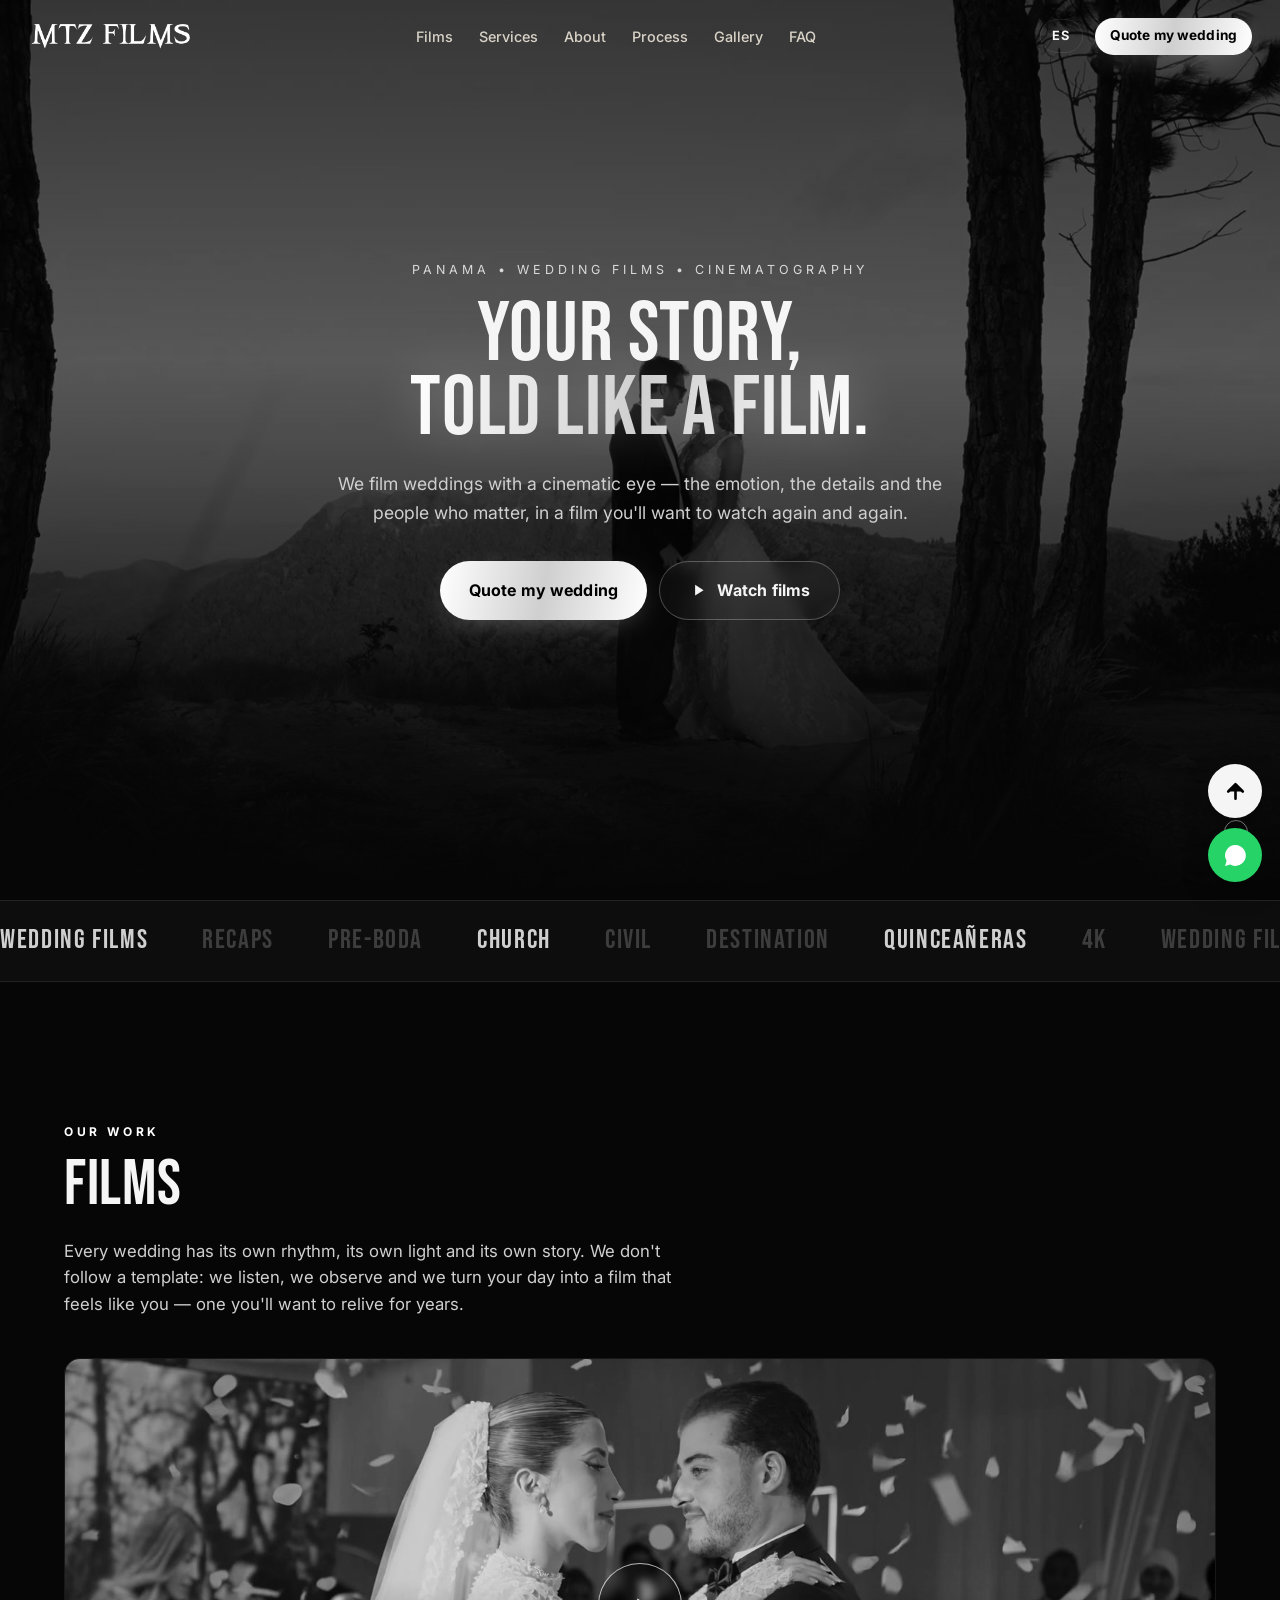
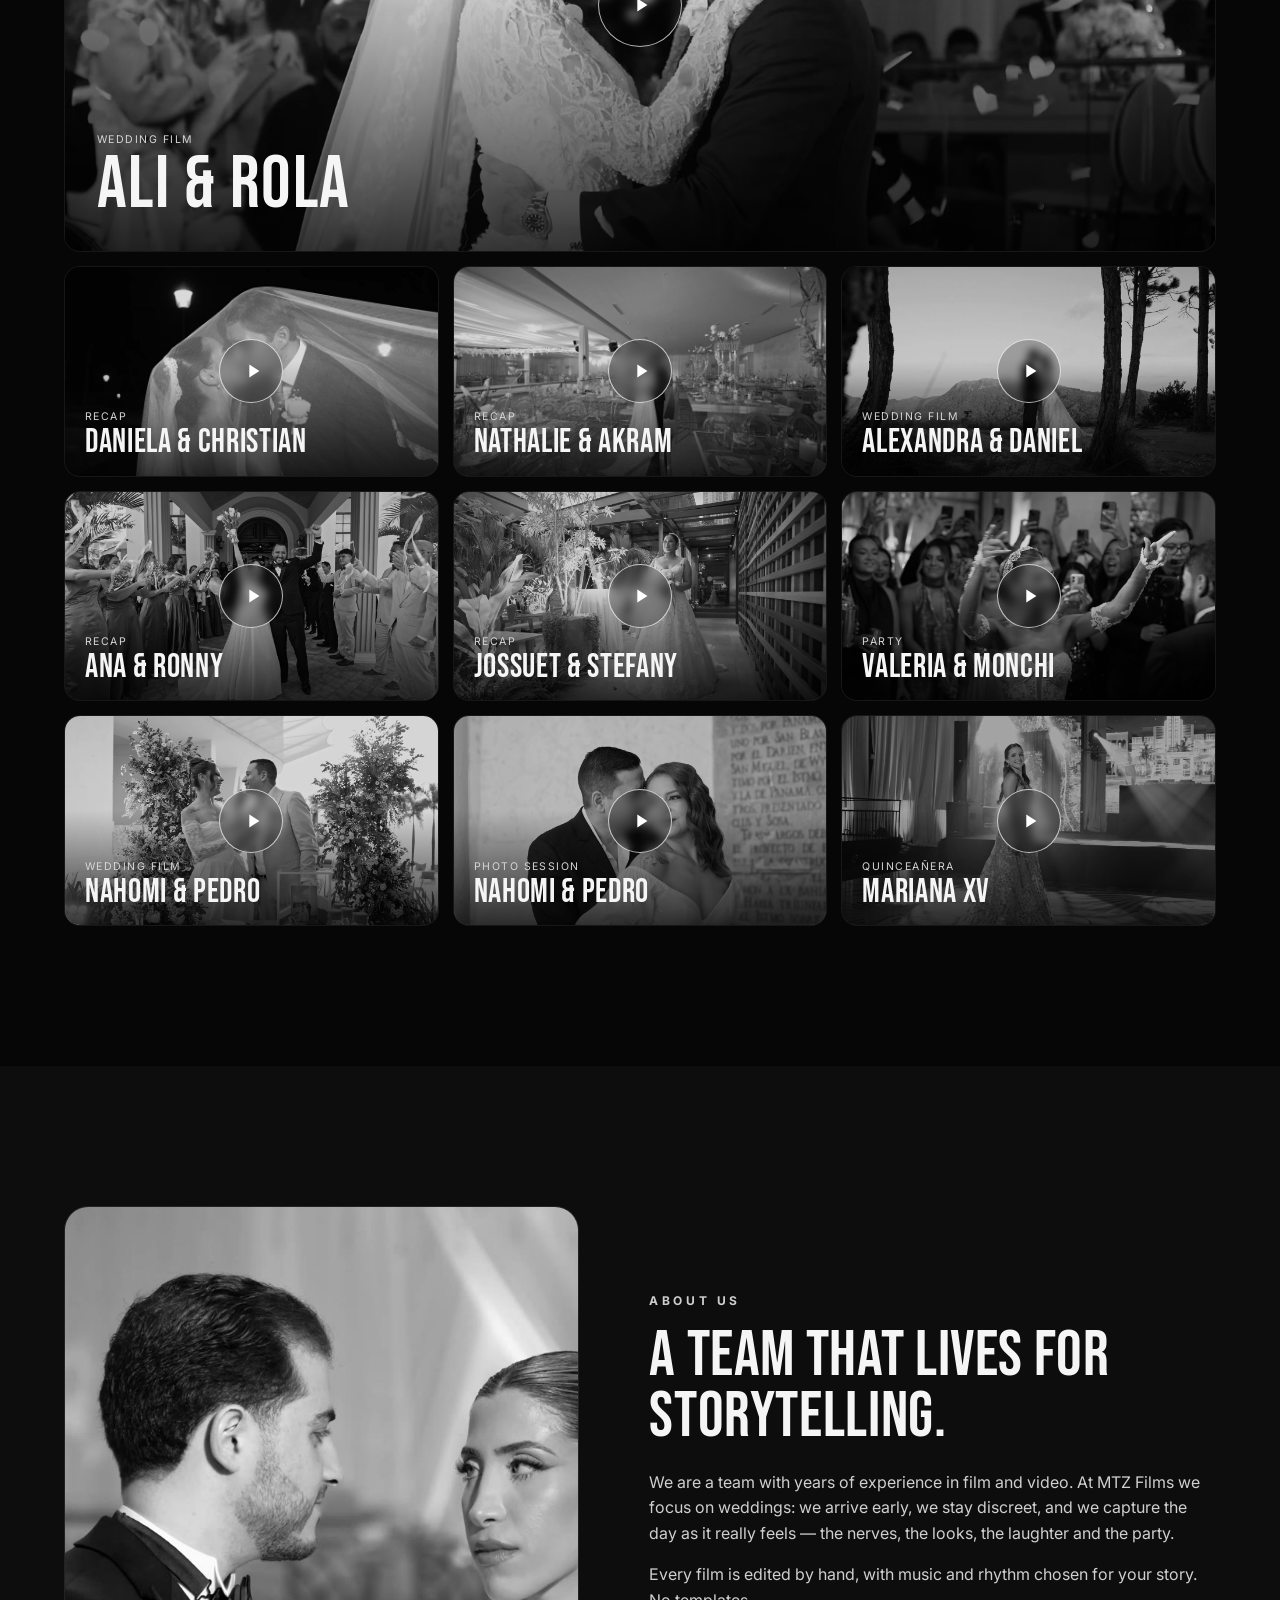
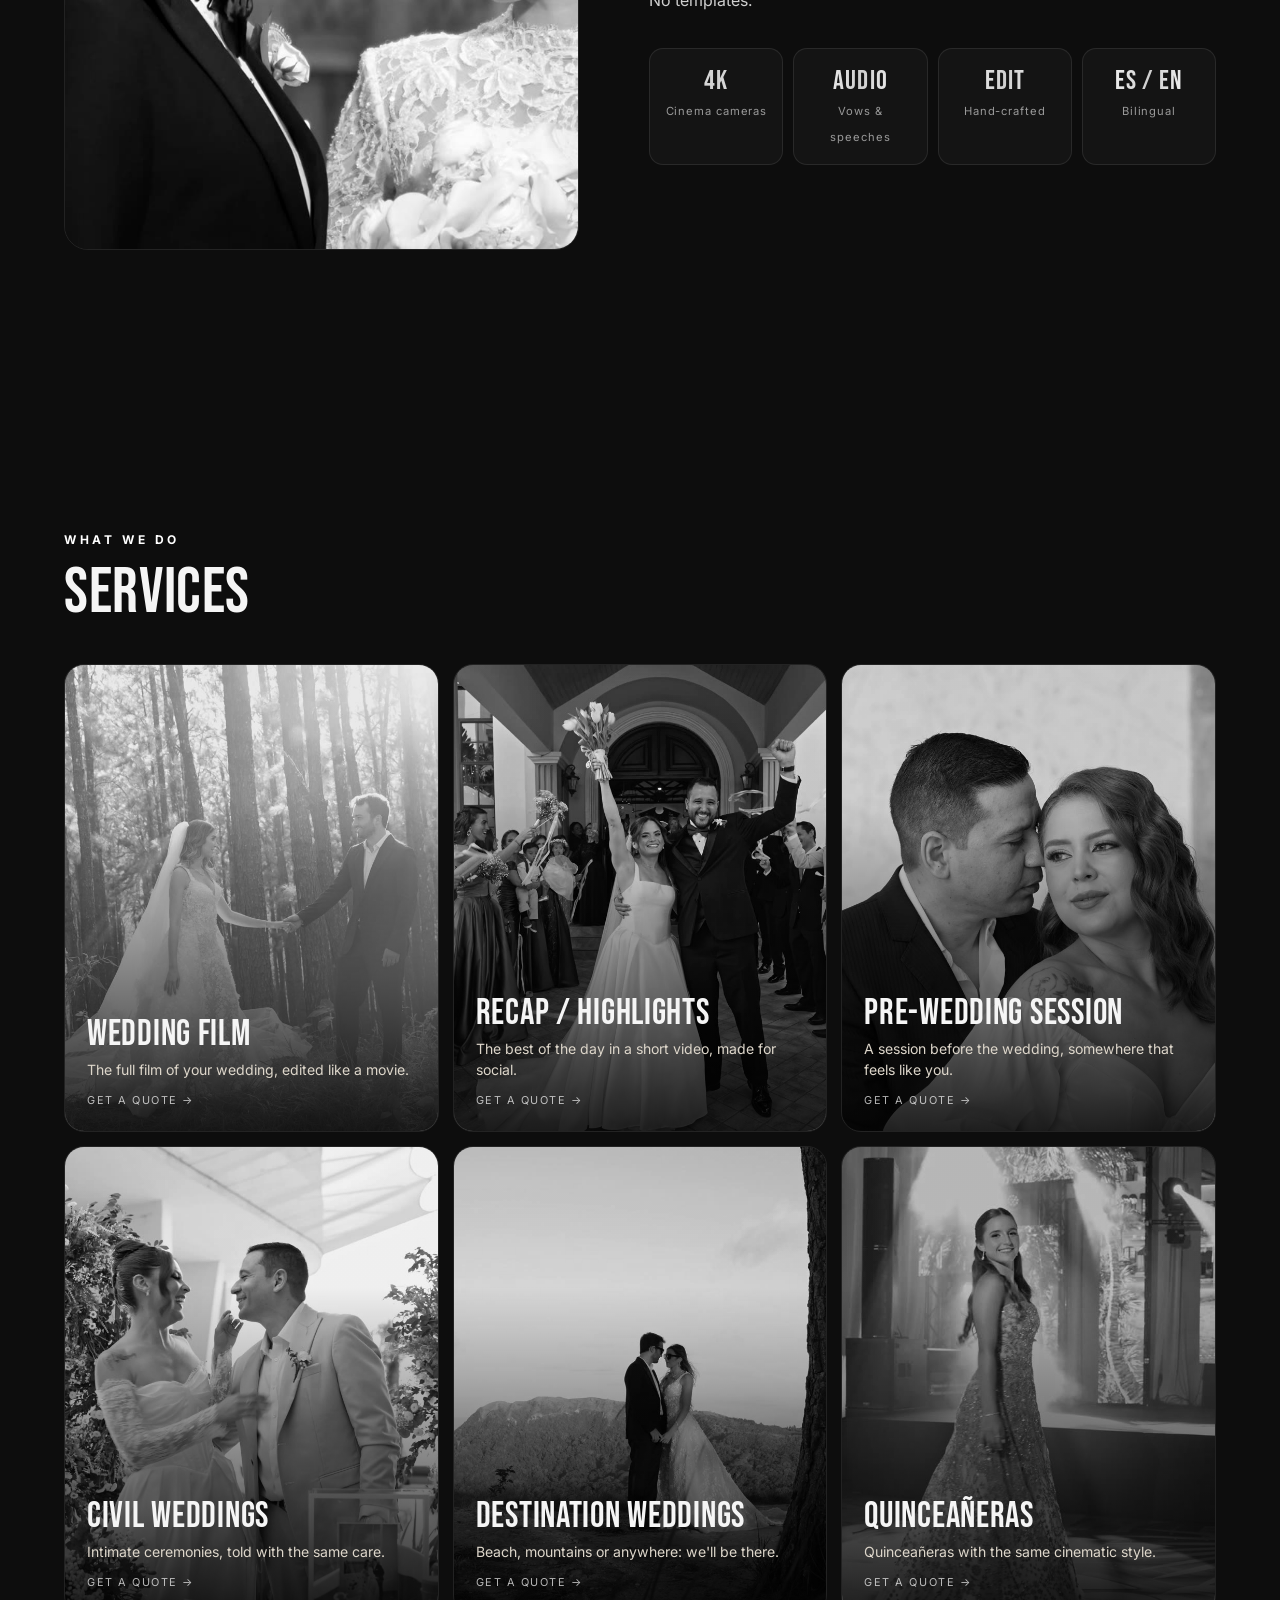
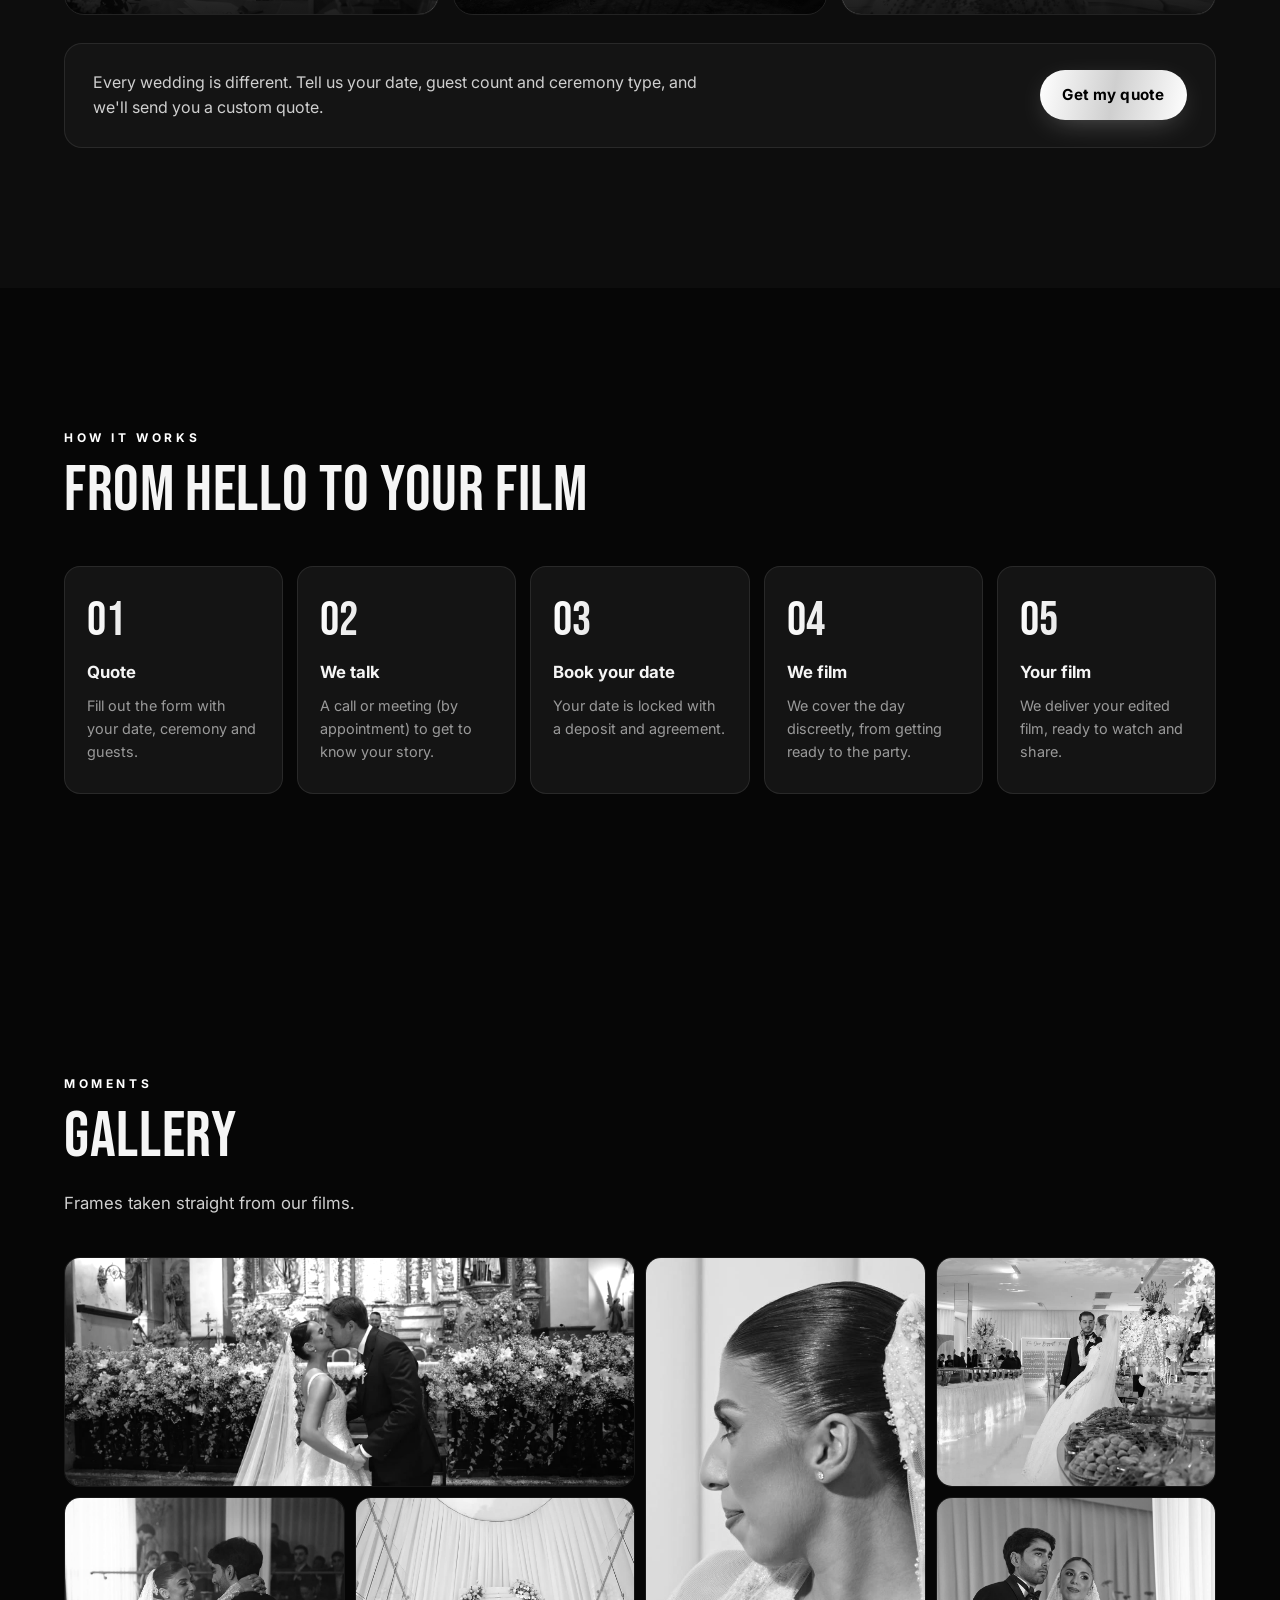
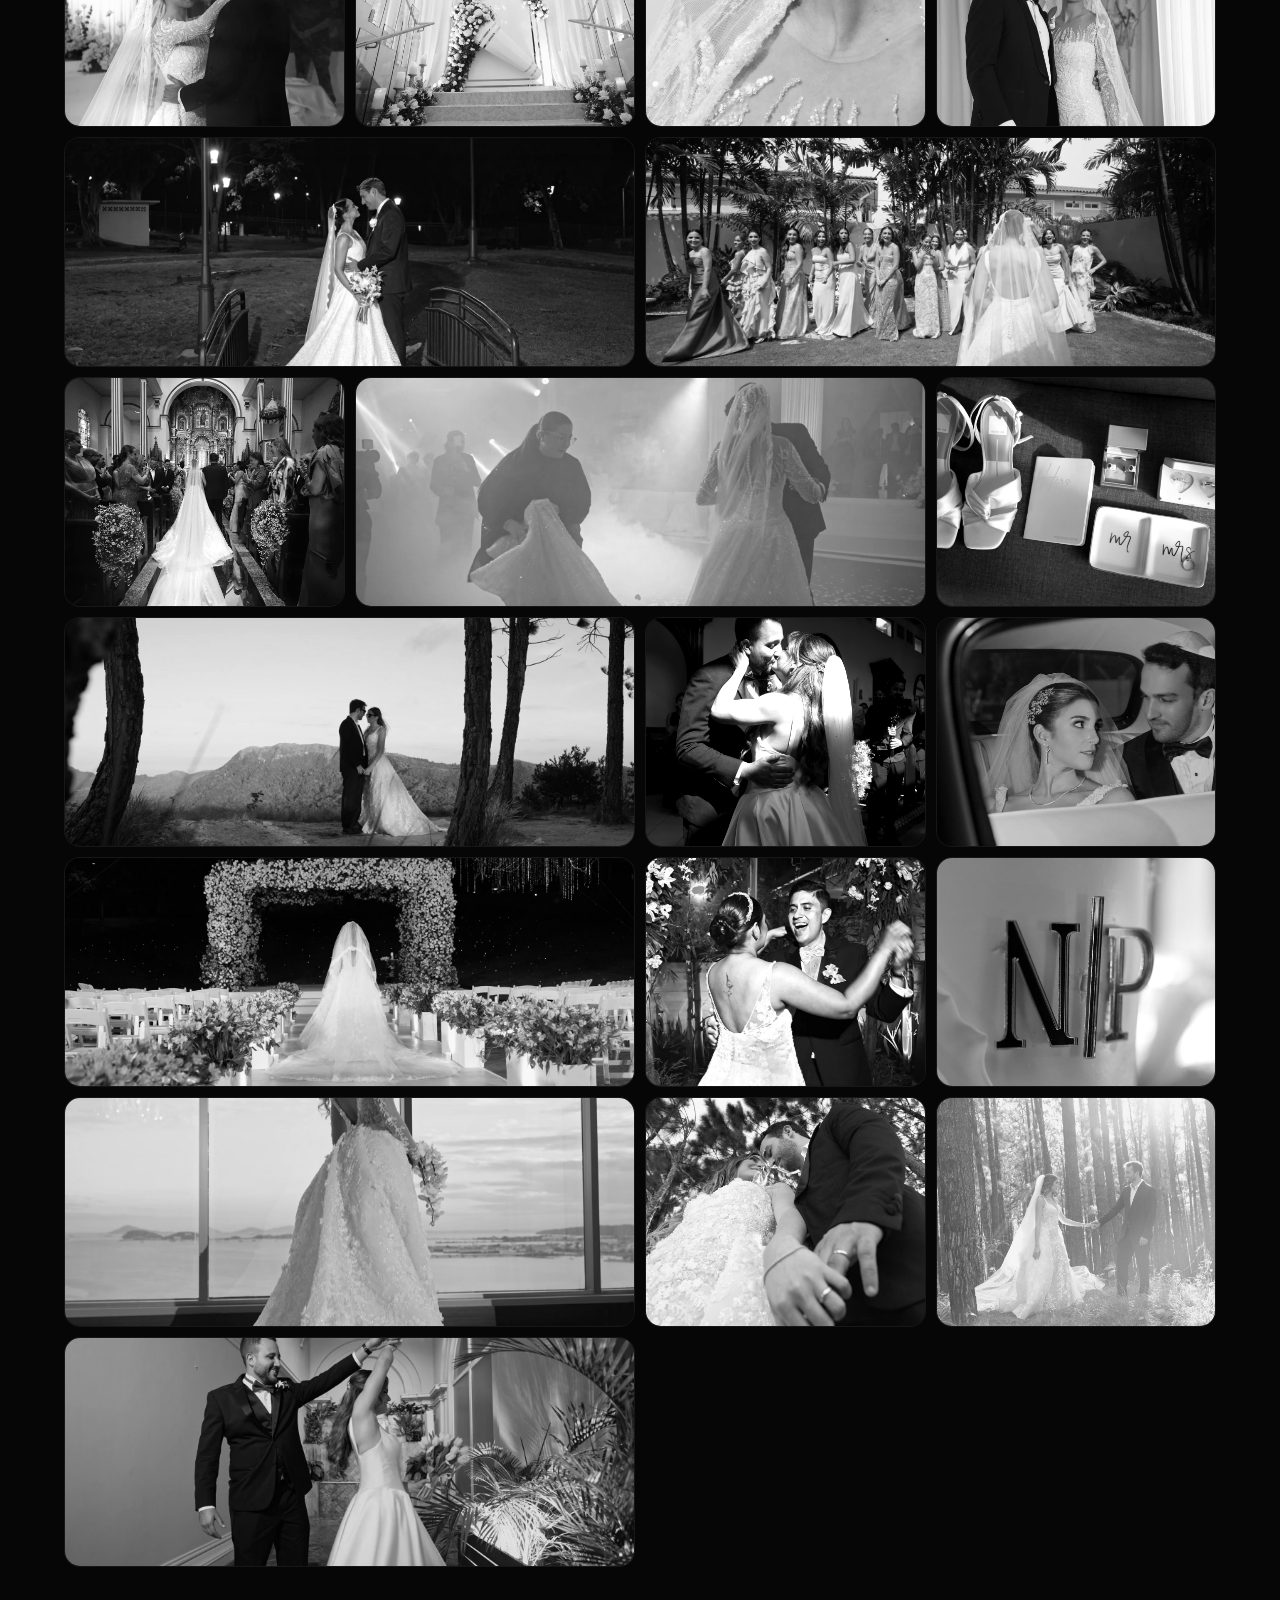
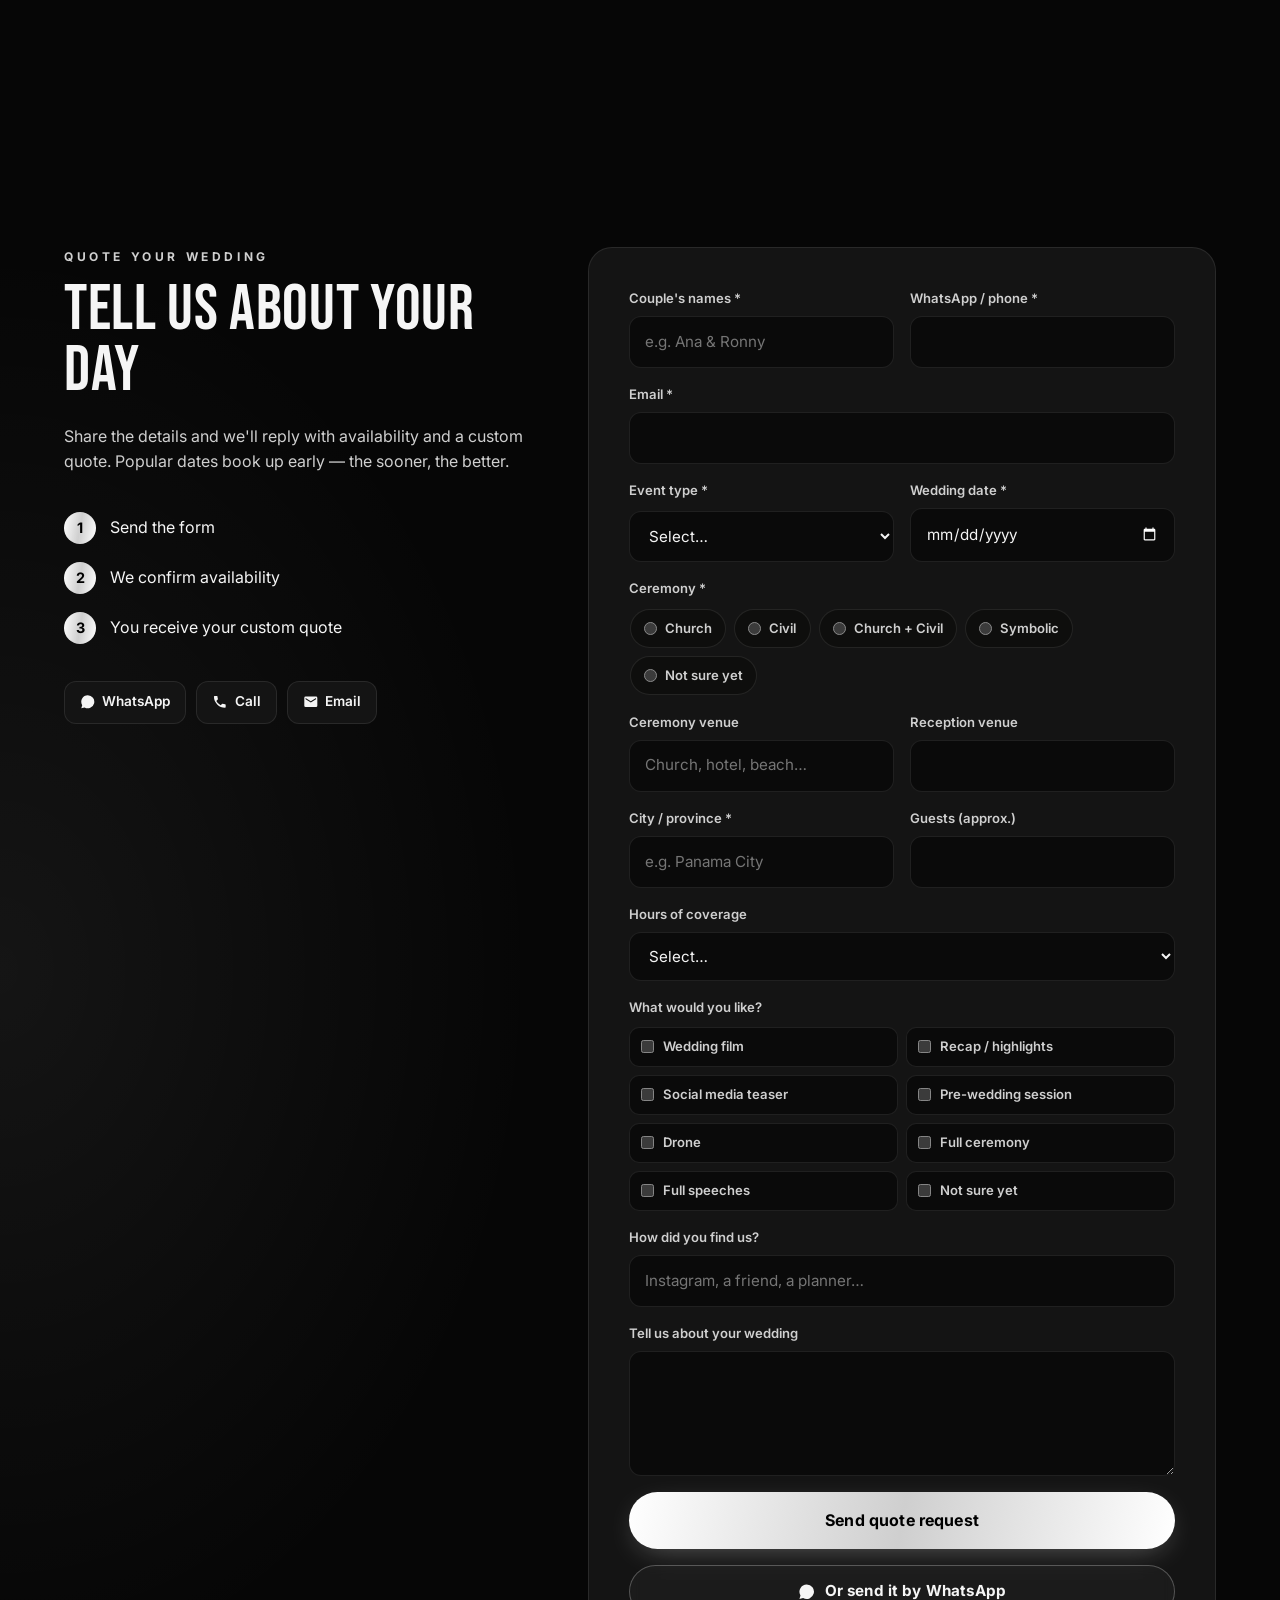
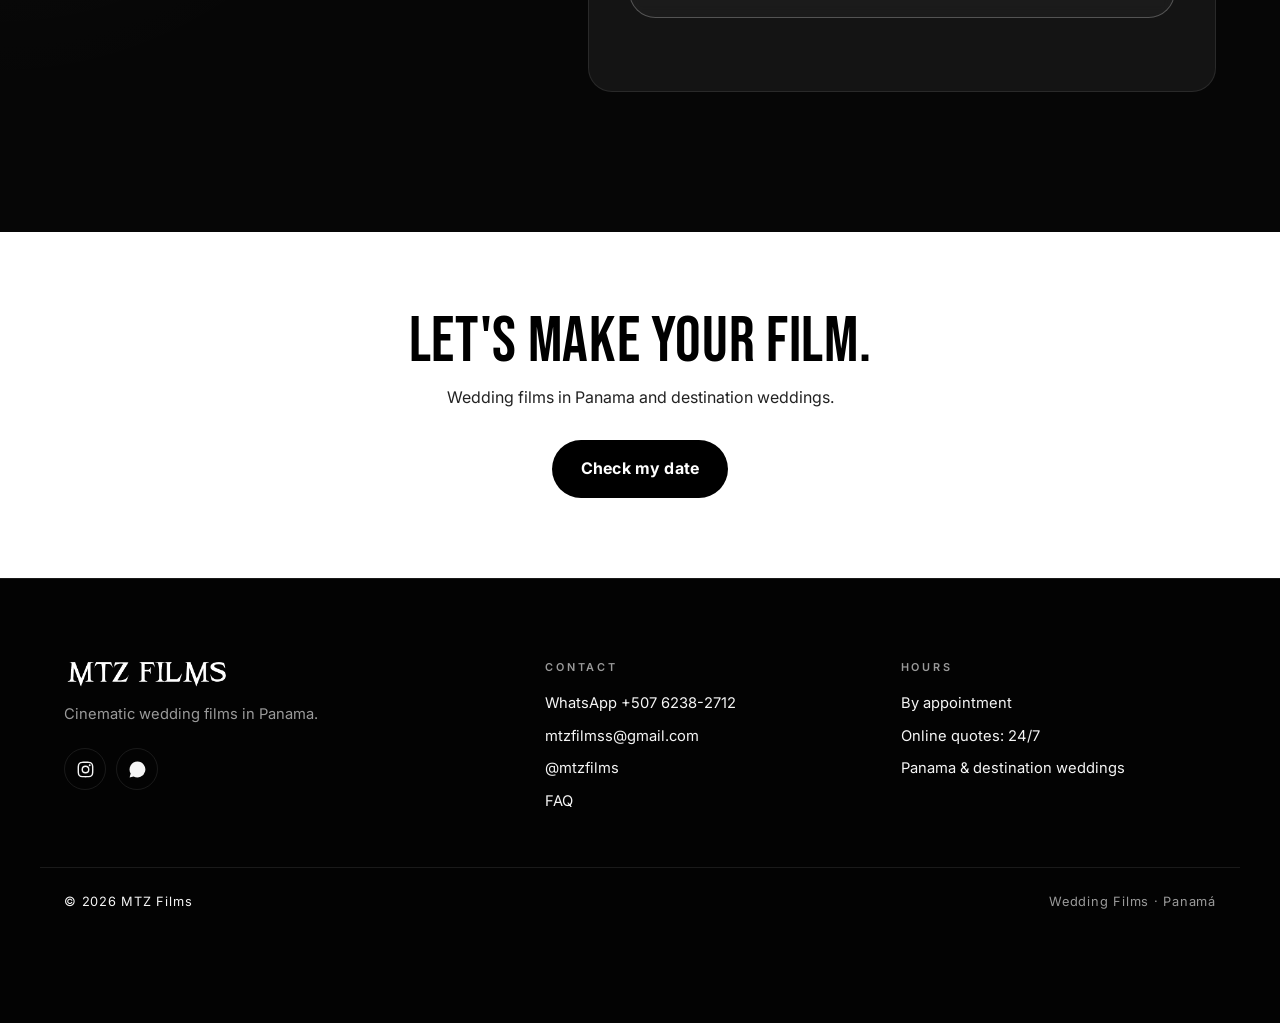
==== commit 886854b8: "Mobile: color the photo in the middle of the screen while scrolling Co-Authored-By: Claude Opus 5.5 " ====
--- a/index.html
+++ b/index.html
@@ -19,7 +19,7 @@
 <link rel="preconnect" href="https://fonts.gstatic.com" crossorigin>
 <link href="https://fonts.googleapis.com/css2?family=Bebas+Neue&family=Cormorant+Garamond:ital,wght@0,300;0,400;0,500;0,600;1,300;1,400&family=Inter:wght@300;400;500;600;700&display=swap" rel="stylesheet">
 <link rel="stylesheet" href="styles.css?v=6">
-<link rel="stylesheet" href="bw.css?v=6">
+<link rel="stylesheet" href="bw.css?v=7">
 </head>
 <body class="intro-on">
 
@@ -290,6 +290,6 @@
 <!-- Lightbox -->
 <div class="lightbox" id="lightbox" hidden><button class="lb-close" aria-label="Close">×</button><div class="lb-body" id="lbBody"></div></div>
 
-<script src="script.js?v=7"></script>
+<script src="script.js?v=8"></script>
 </body>
 </html>
--- a/bw.css
+++ b/bw.css
@@ -129,3 +129,9 @@
 .intro-word{align-items:stretch}
 .intro-welcome{color:#bbb}
 .intro.has-logo .intro-word{width:min(680px,84vw)}
+
+/* touch screens: no sticky tap-hover — the photo in the middle of the screen turns to color while scrolling */
+@media (hover:none){
+  .film:hover img,.svc-tile:hover img,.gal-item:hover img,.about-visual:hover img{filter:grayscale(1) contrast(1.05)}
+  .film.in-color img,.svc-tile.in-color img,.gal-item.in-color img,.about-visual.in-color img{filter:none}
+}
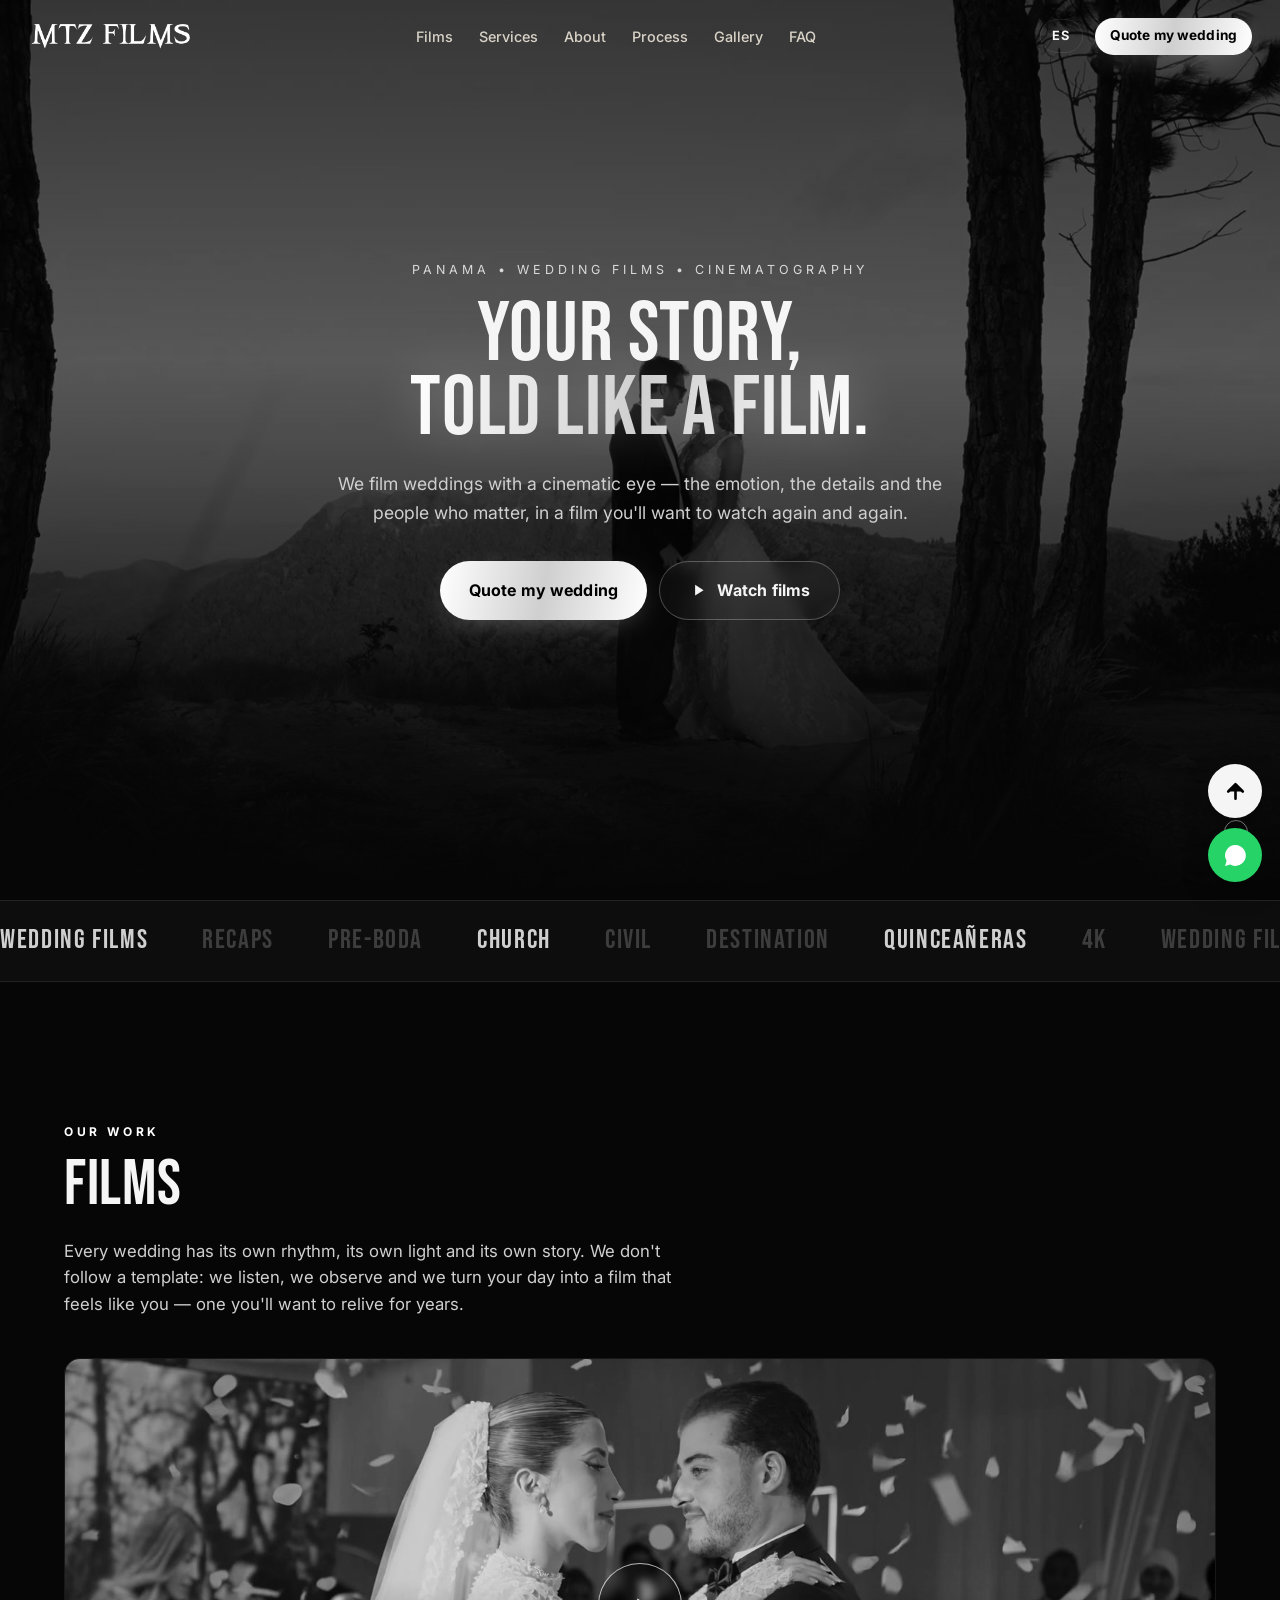
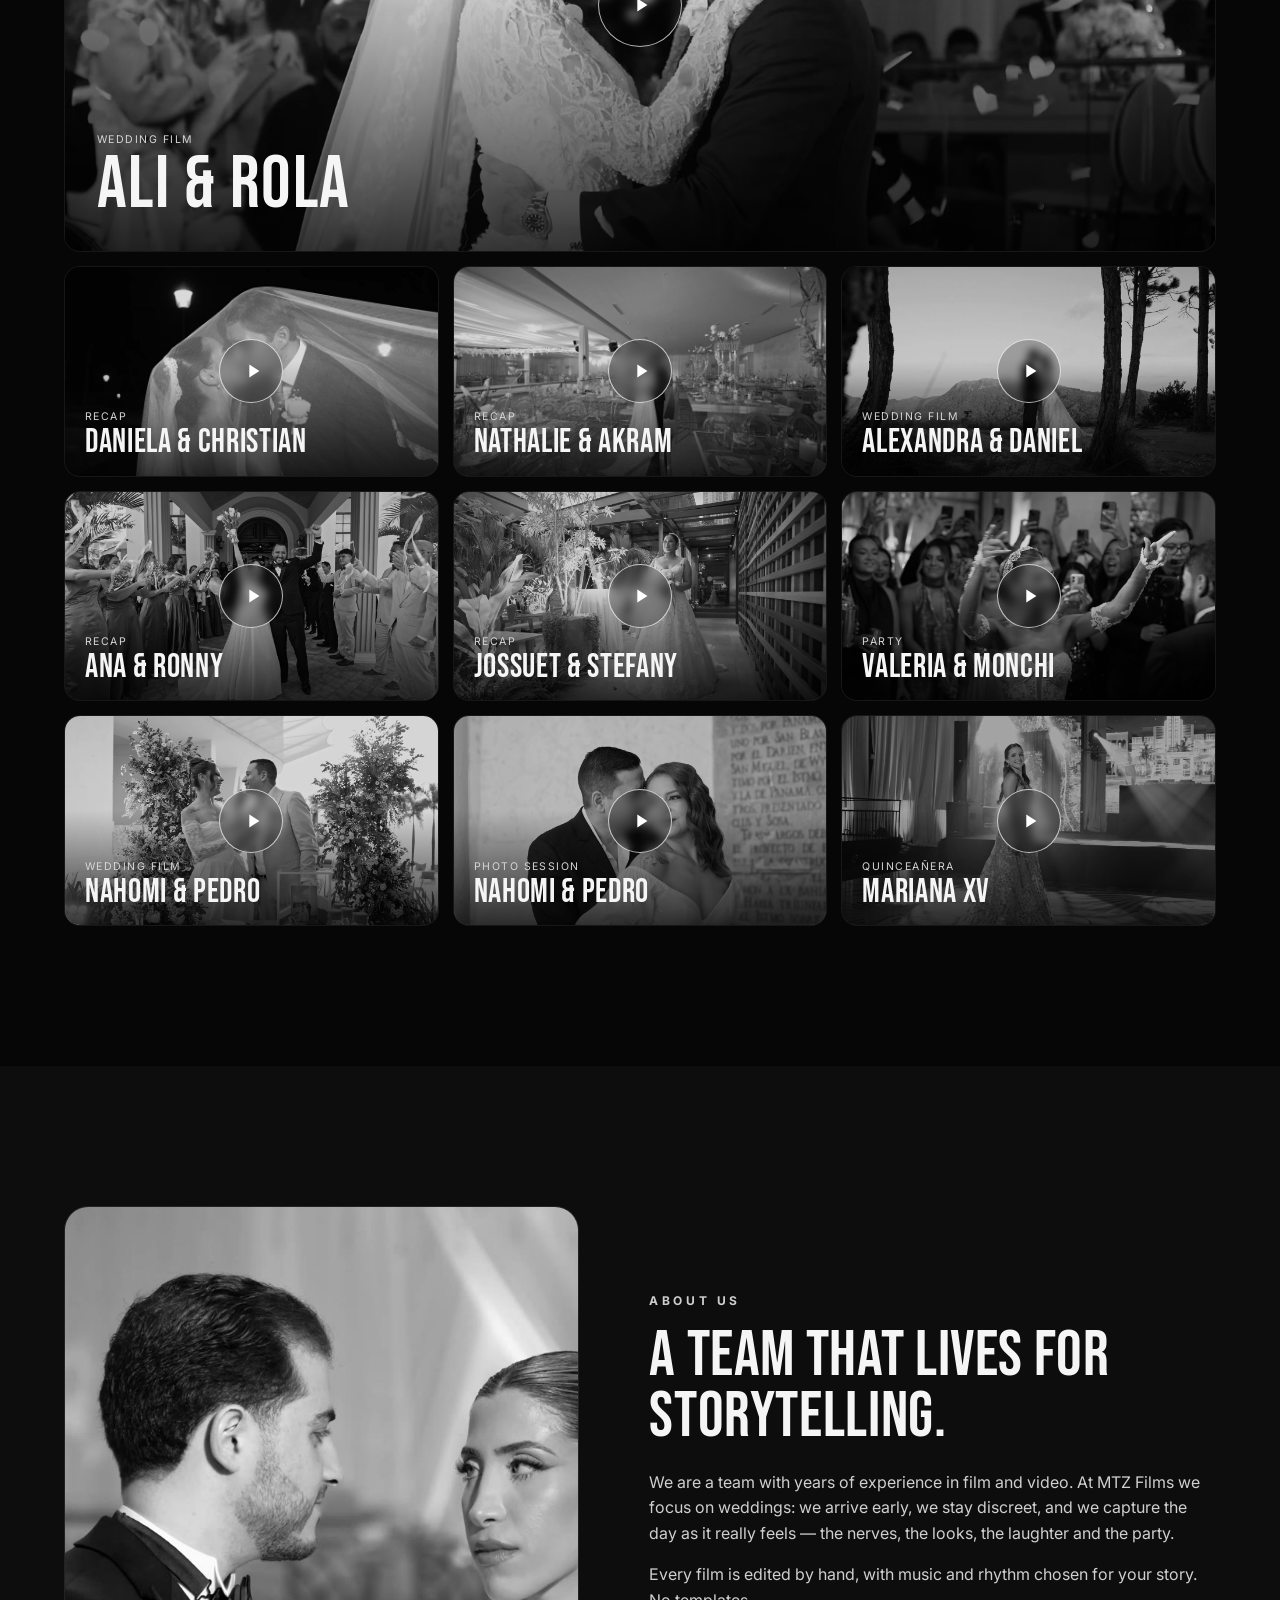
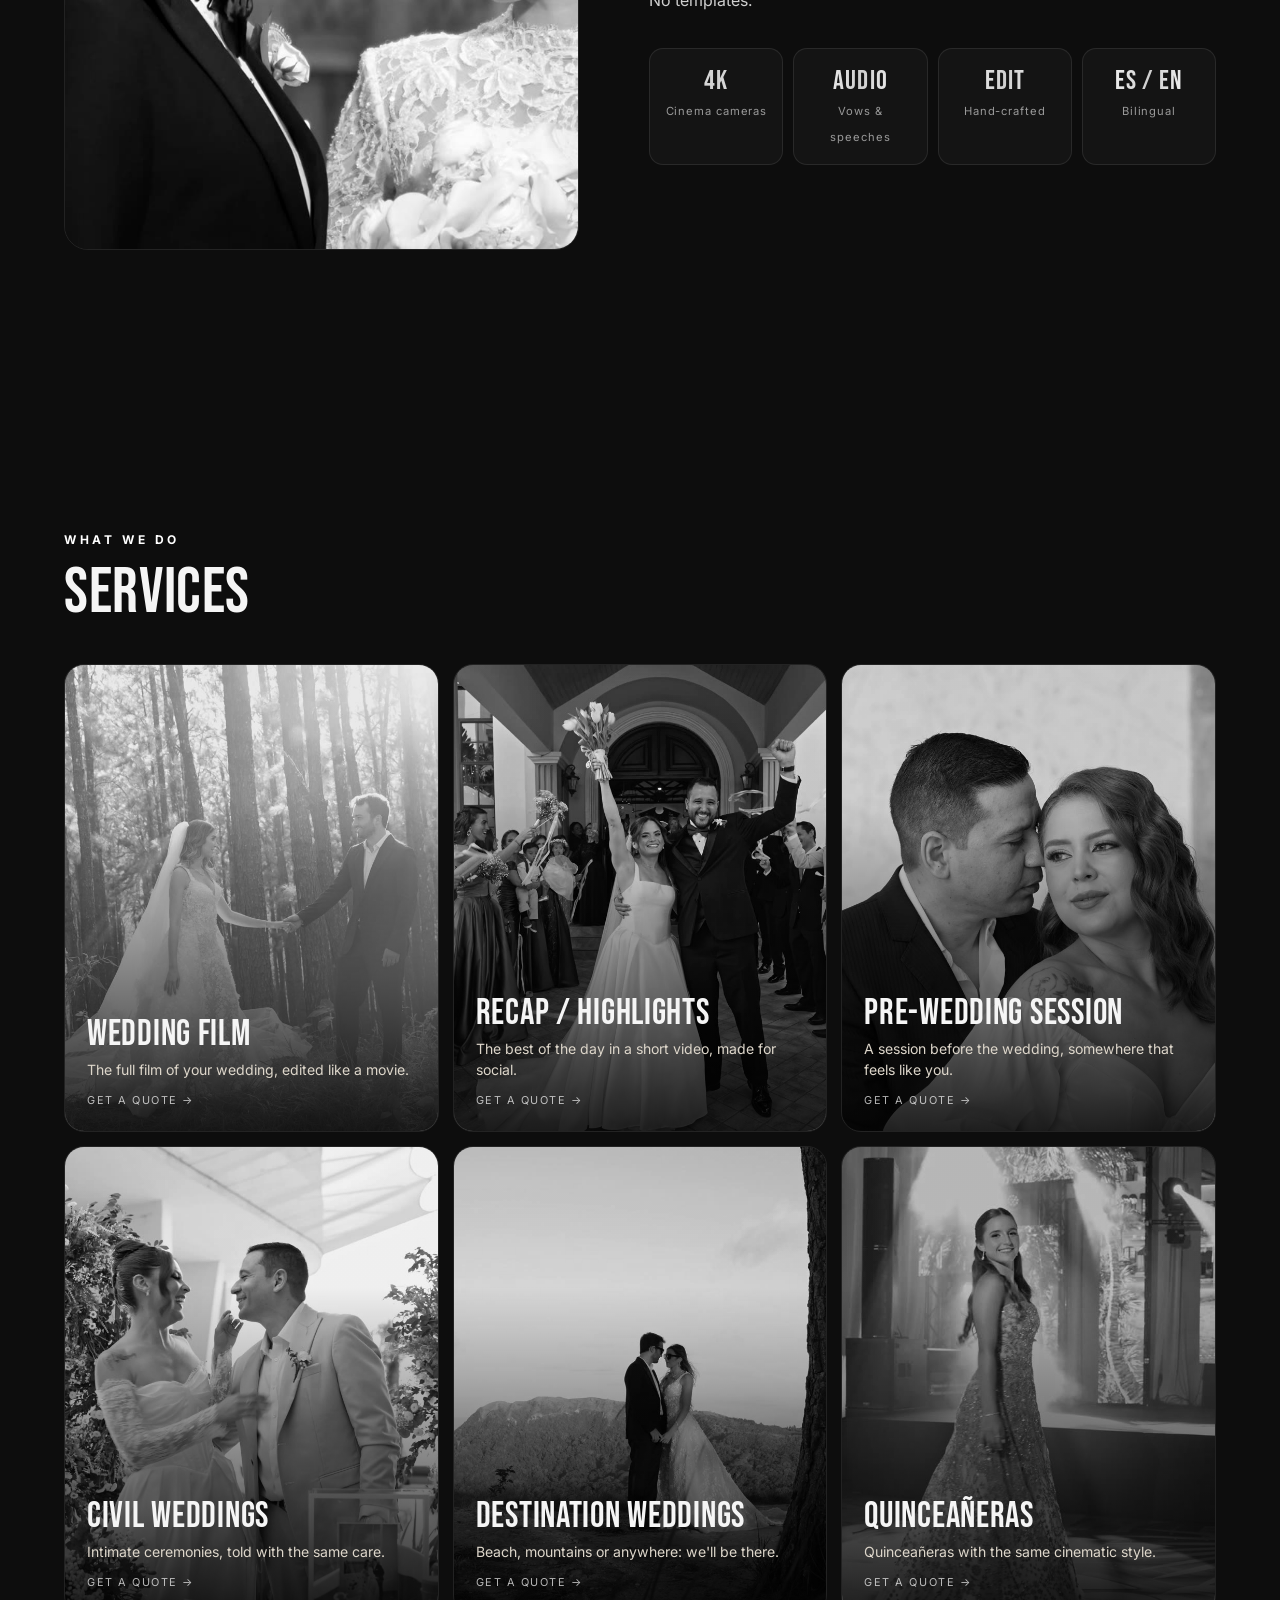
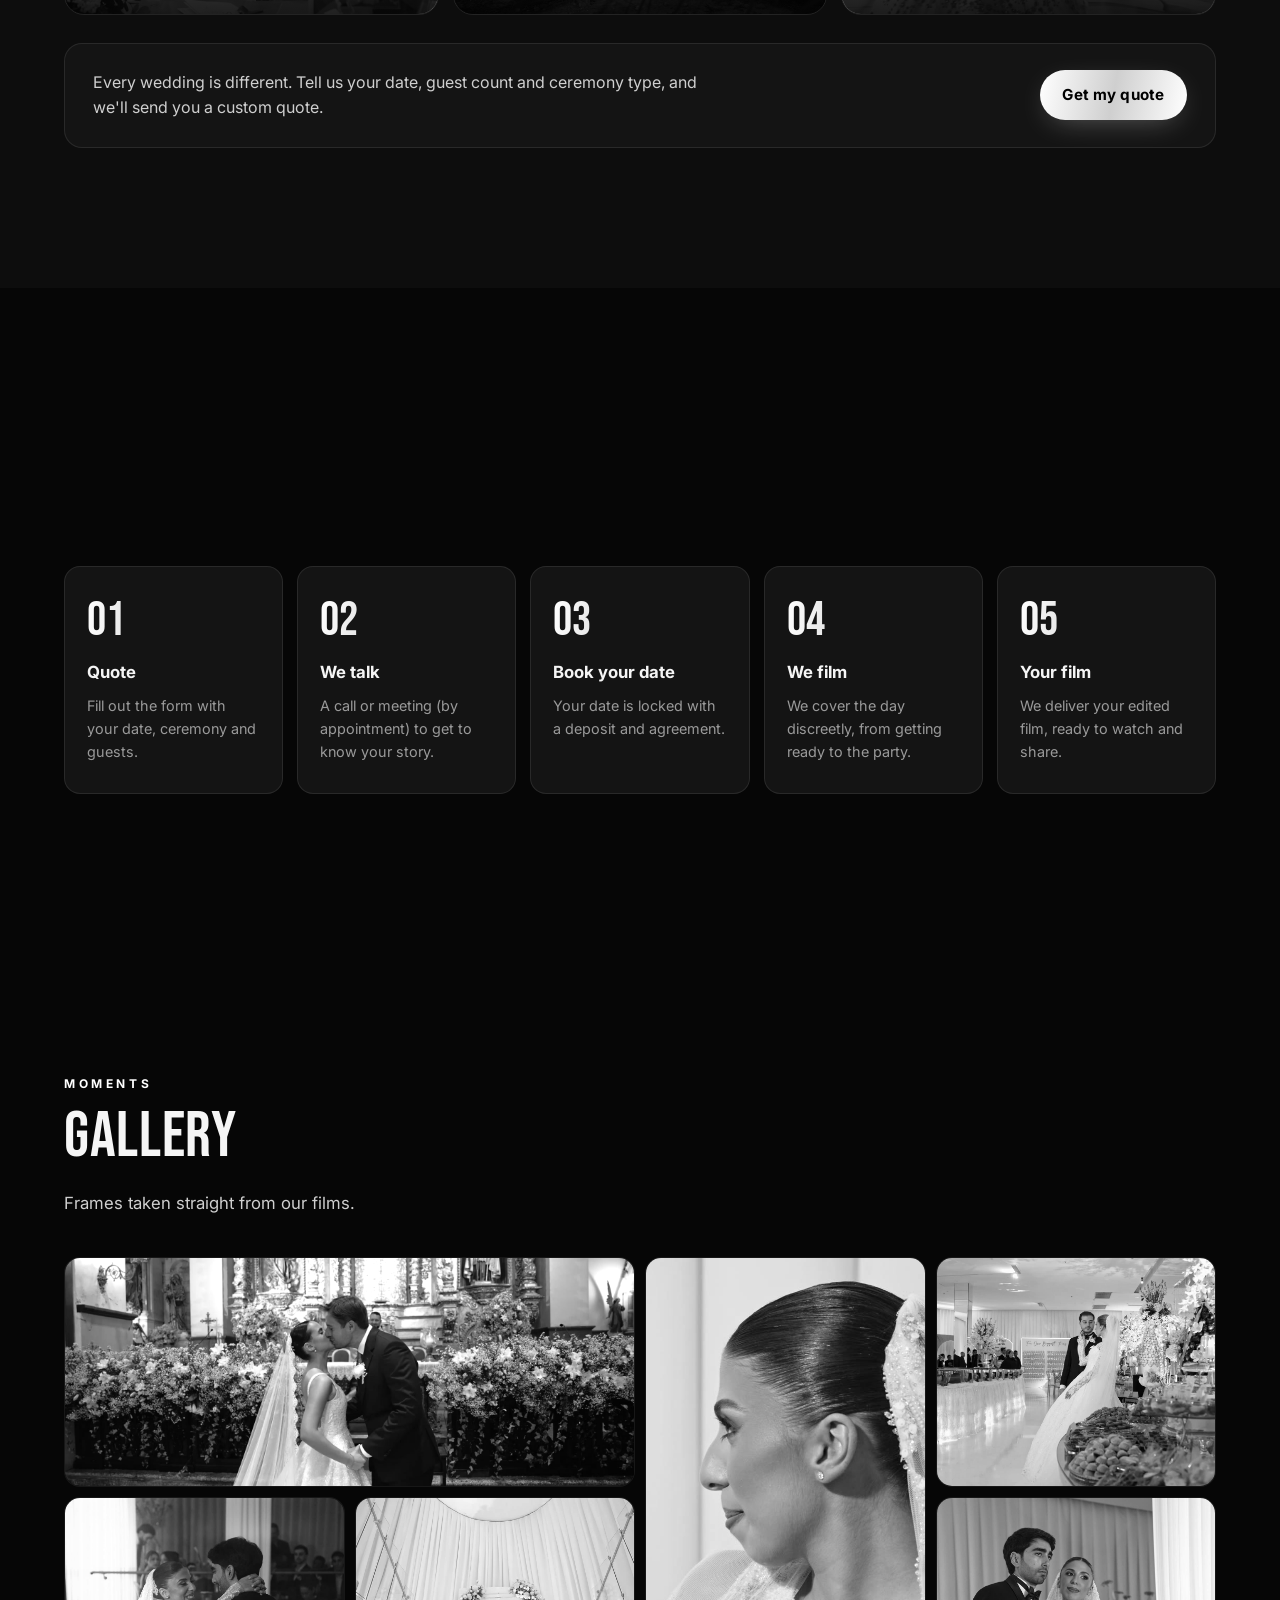
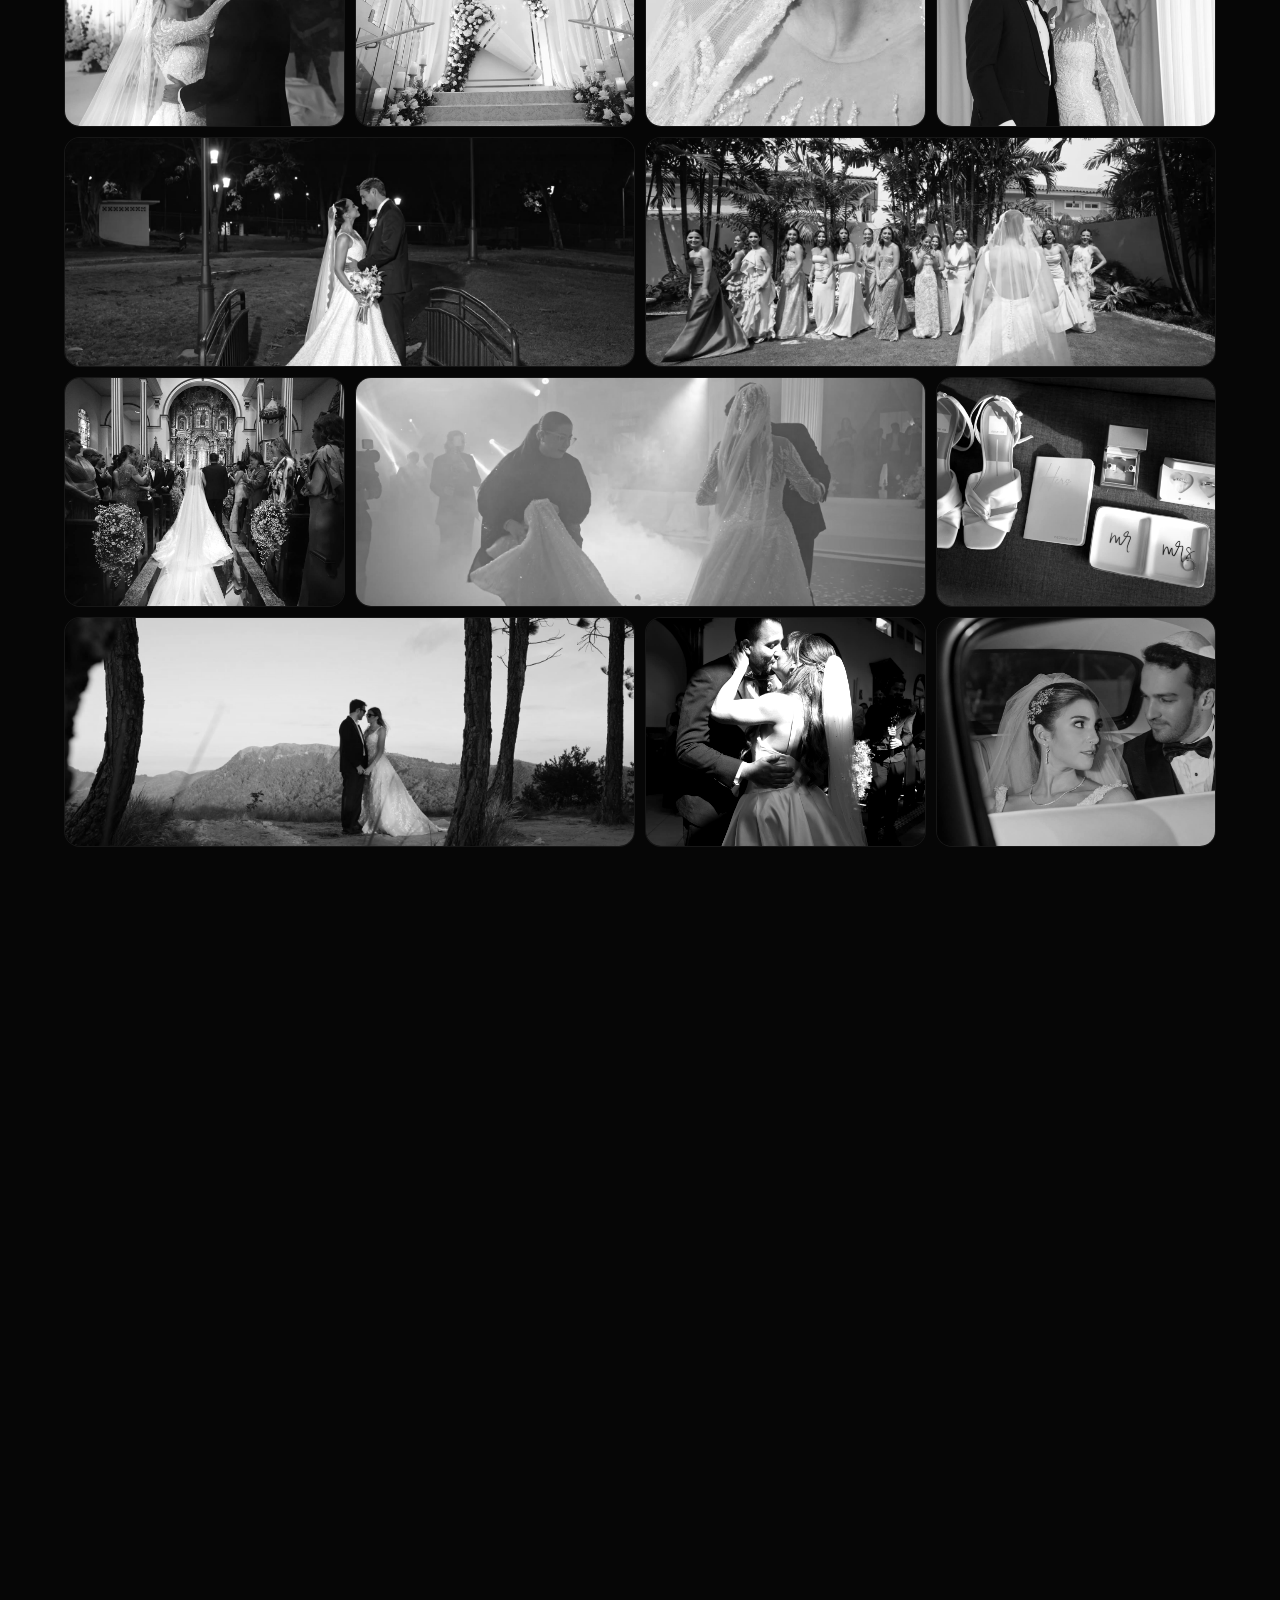
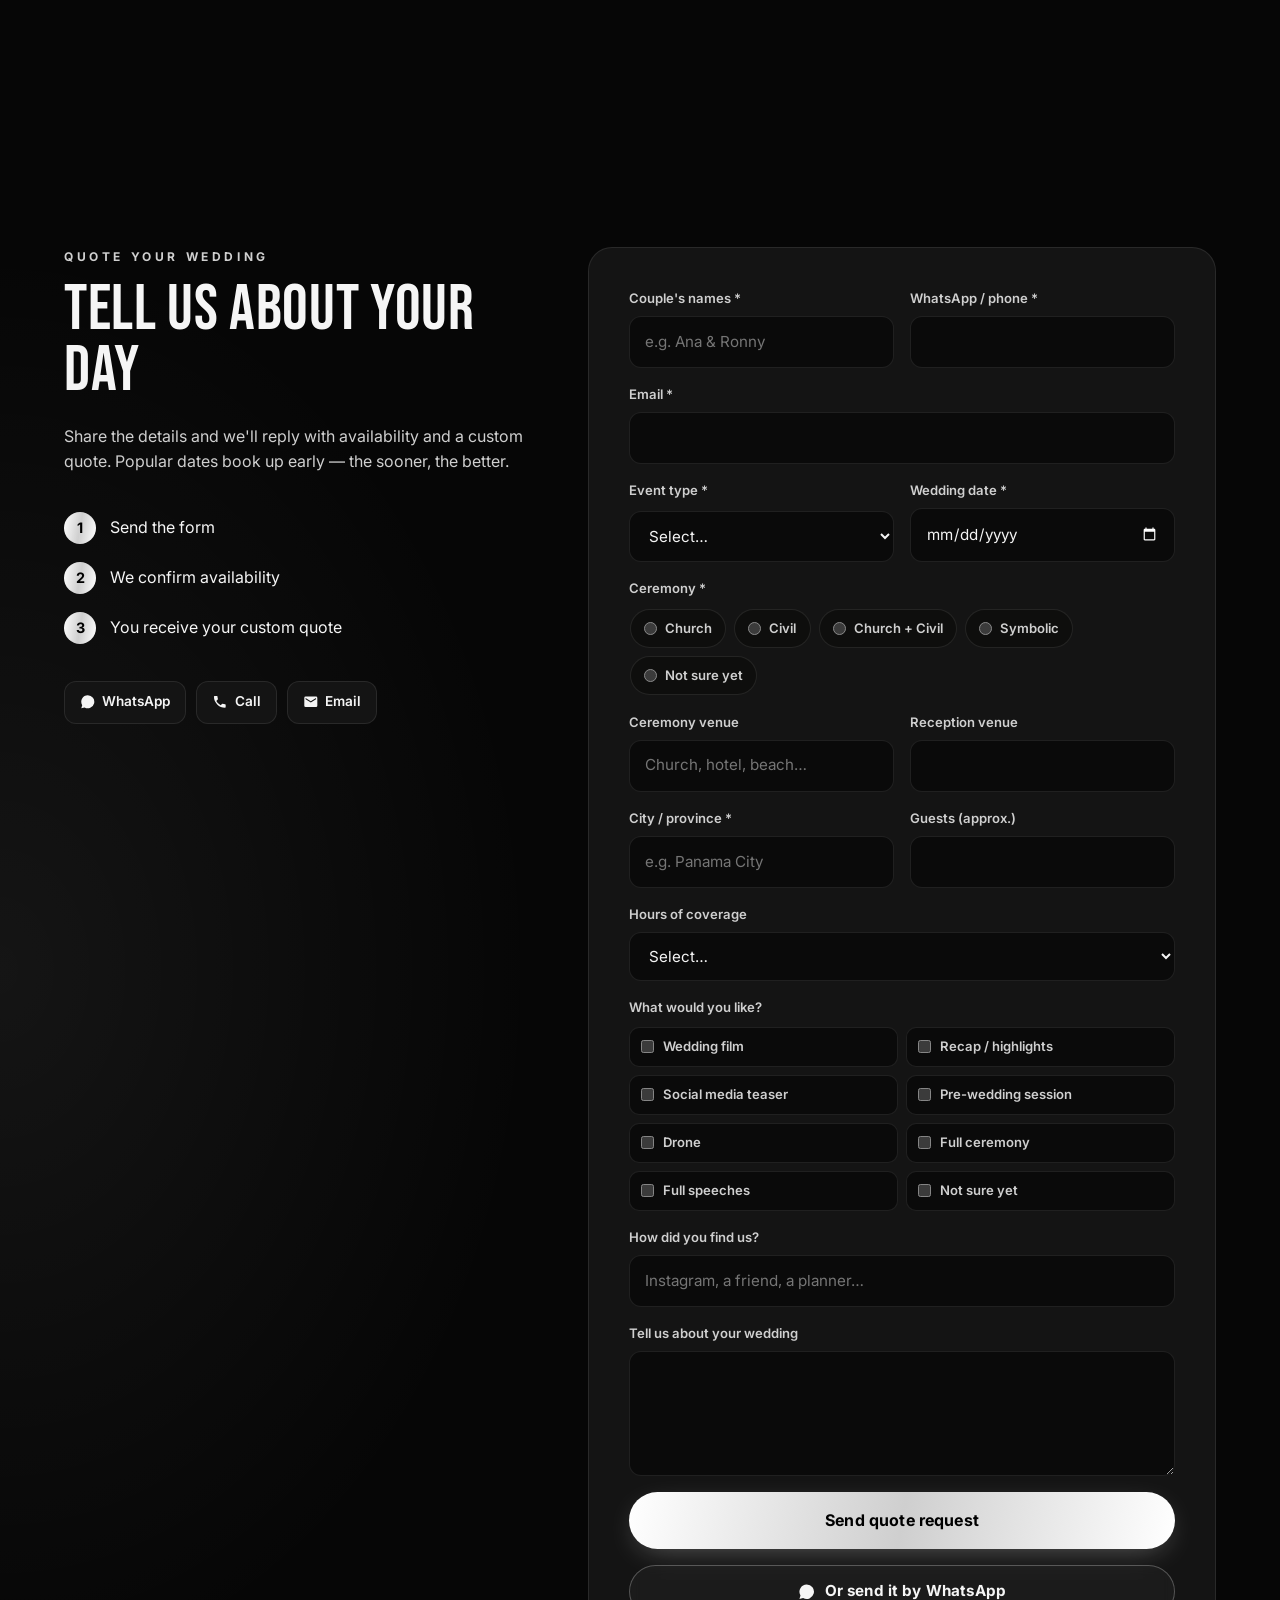
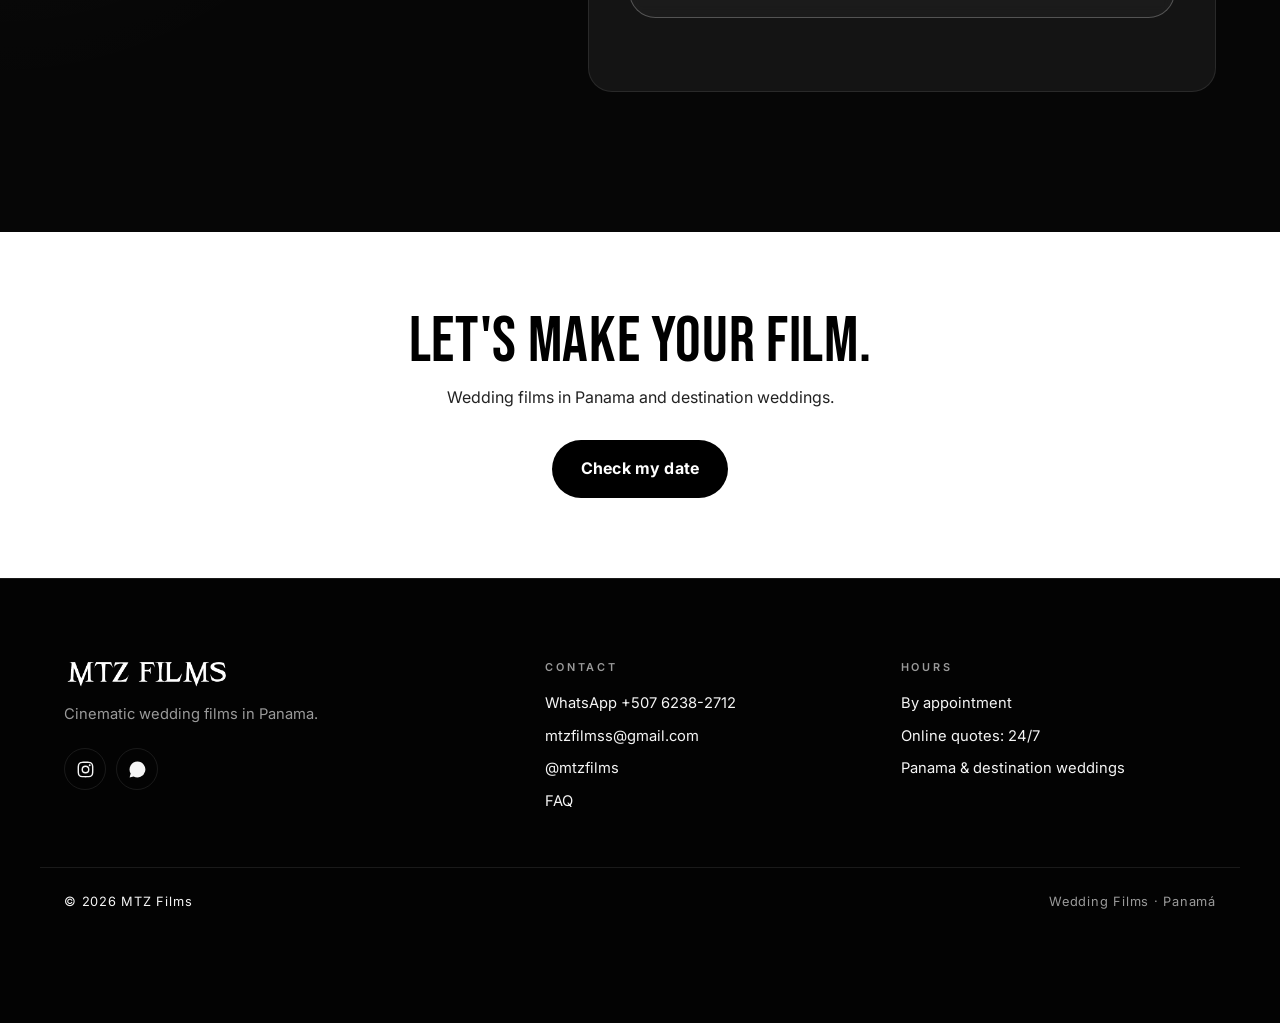
==== commit d1235305: "Gallery lightbox: arrows, keyboard and swipe navigation Co-Authored-By: Claude Opus 5.5 <noreply@ant" ====
--- a/index.html
+++ b/index.html
@@ -19,7 +19,7 @@
 <link rel="preconnect" href="https://fonts.gstatic.com" crossorigin>
 <link href="https://fonts.googleapis.com/css2?family=Bebas+Neue&family=Cormorant+Garamond:ital,wght@0,300;0,400;0,500;0,600;1,300;1,400&family=Inter:wght@300;400;500;600;700&display=swap" rel="stylesheet">
 <link rel="stylesheet" href="styles.css?v=6">
-<link rel="stylesheet" href="bw.css?v=7">
+<link rel="stylesheet" href="bw.css?v=8">
 </head>
 <body class="intro-on">
 
@@ -290,6 +290,6 @@
 <!-- Lightbox -->
 <div class="lightbox" id="lightbox" hidden><button class="lb-close" aria-label="Close">×</button><div class="lb-body" id="lbBody"></div></div>
 
-<script src="script.js?v=8"></script>
+<script src="script.js?v=9"></script>
 </body>
 </html>
--- a/bw.css
+++ b/bw.css
@@ -135,3 +135,13 @@
   .film:hover img,.svc-tile:hover img,.gal-item:hover img,.about-visual:hover img{filter:grayscale(1) contrast(1.05)}
   .film.in-color img,.svc-tile.in-color img,.gal-item.in-color img,.about-visual.in-color img{filter:none}
 }
+
+/* gallery lightbox: arrows + counter */
+.lb-gallery .lb-body{position:static}
+.lb-nav{position:absolute;top:50%;transform:translateY(-50%);width:52px;height:52px;border-radius:50%;display:grid;place-items:center;background:rgba(255,255,255,.1);border:1px solid rgba(255,255,255,.25);color:#fff;backdrop-filter:blur(6px);transition:background .2s,transform .2s;z-index:2}
+.lb-nav:hover{background:#fff;color:#000}
+.lb-nav svg{width:24px;height:24px}
+.lb-prev{left:18px}.lb-next{right:18px}
+.lb-count{position:absolute;bottom:18px;left:50%;transform:translateX(-50%);font-size:.8rem;letter-spacing:.2em;color:#cfcfcf}
+.lb-gallery .lb-body img{user-select:none;-webkit-user-drag:none}
+@media (max-width:560px){.lb-nav{width:42px;height:42px;top:auto;bottom:12px;transform:none}.lb-prev{left:16px}.lb-next{right:16px}.lb-count{bottom:26px}}
